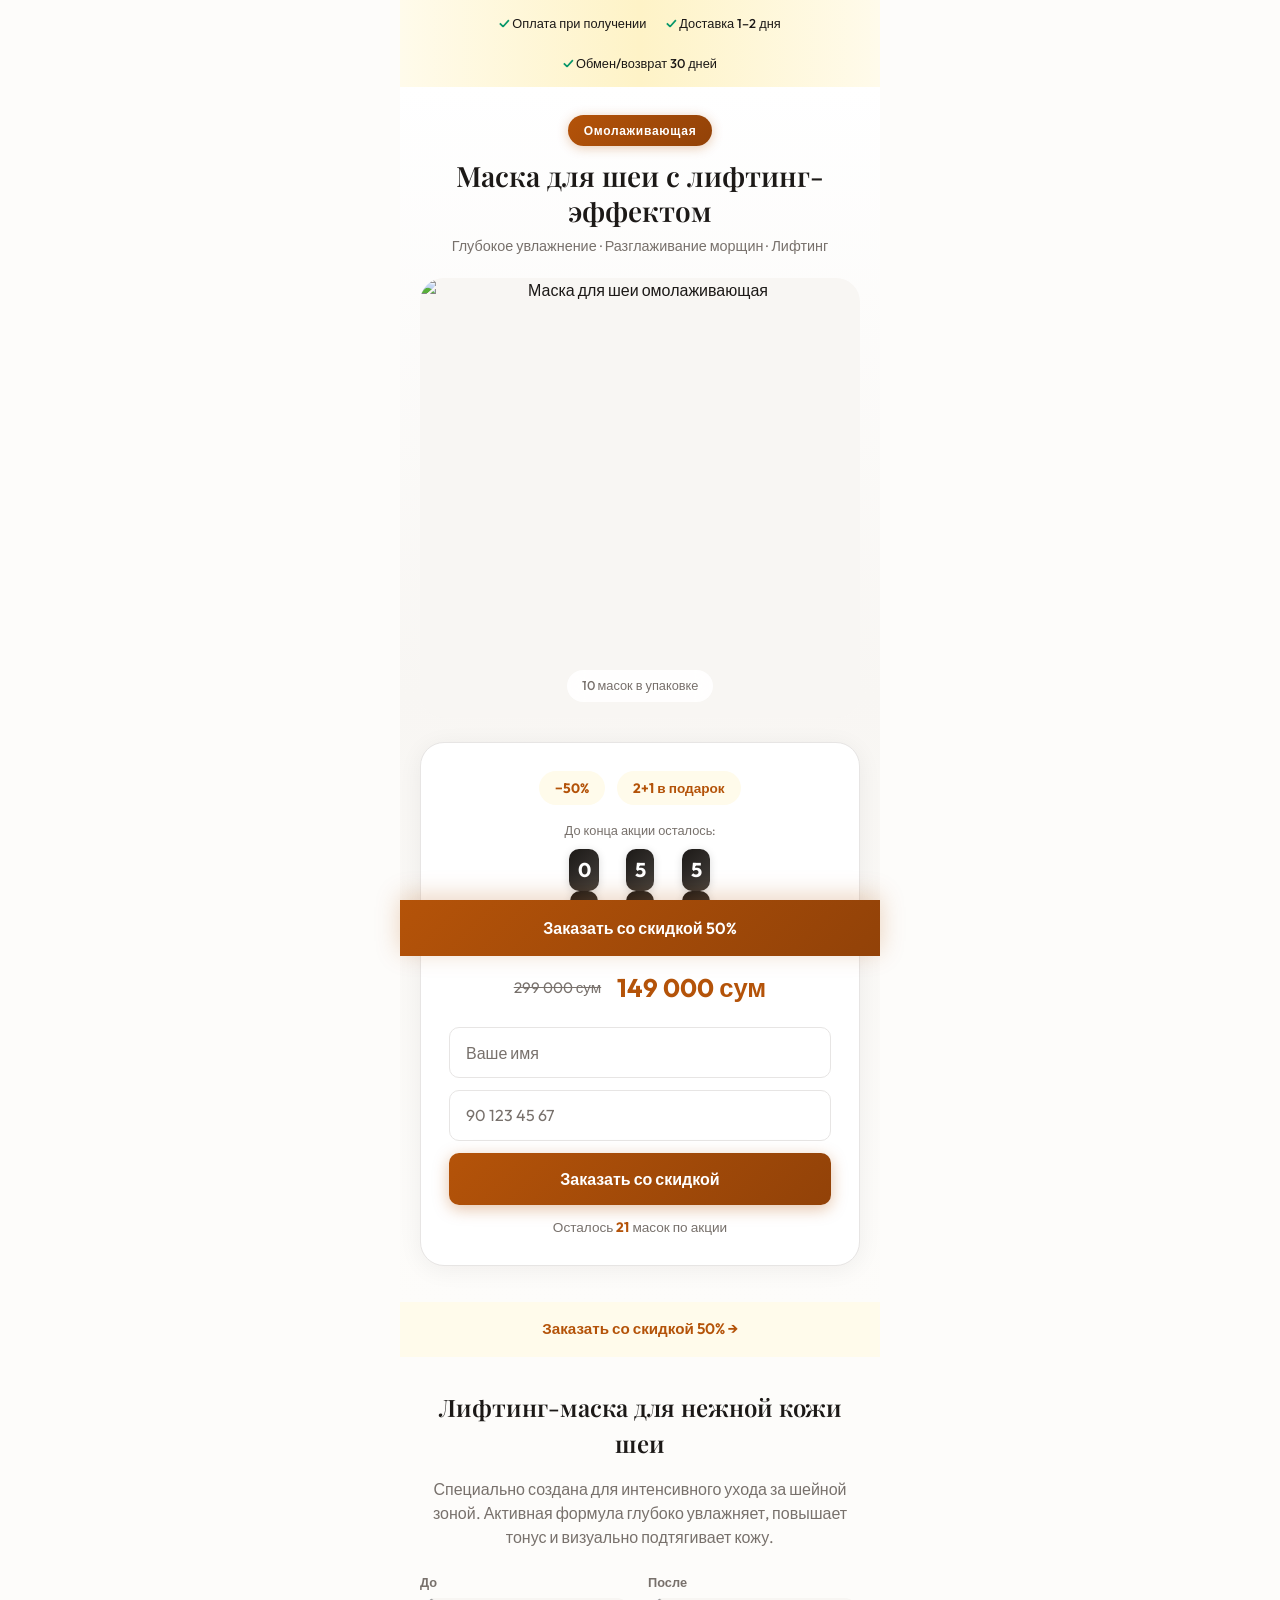
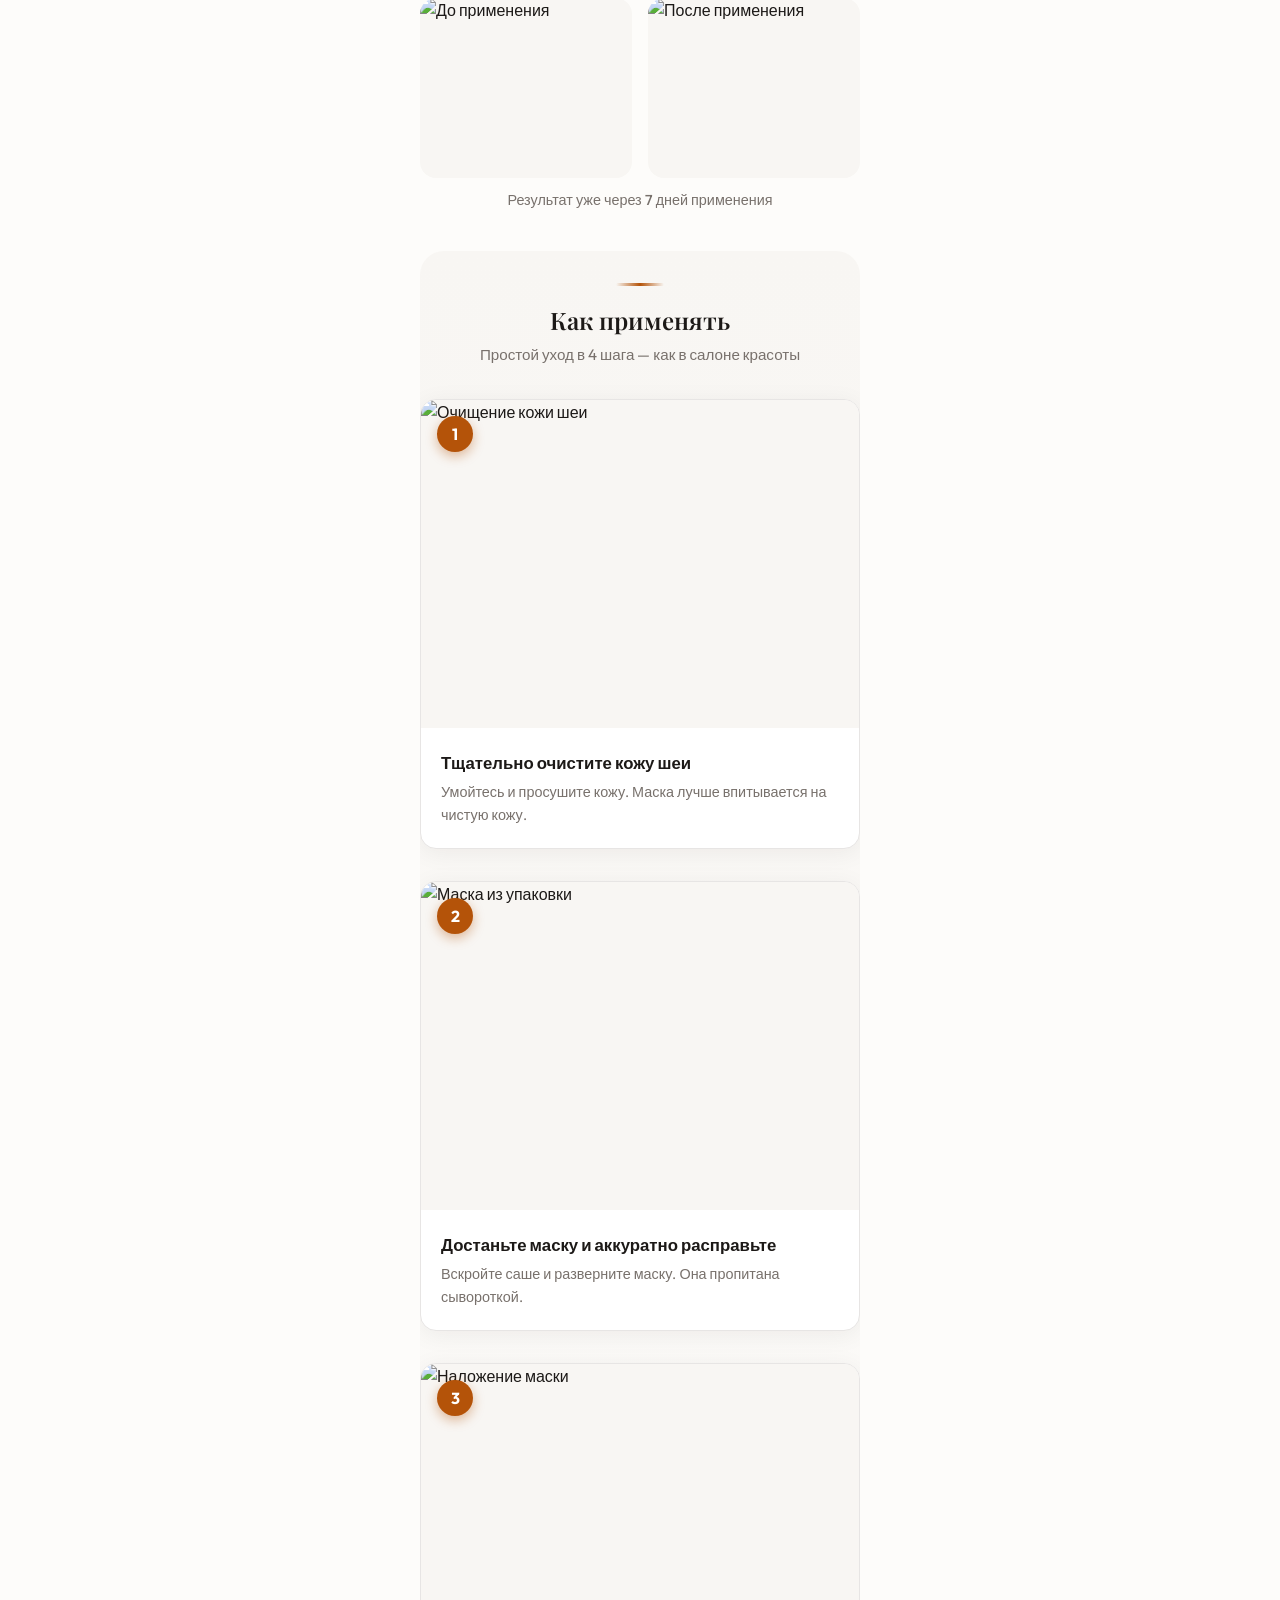
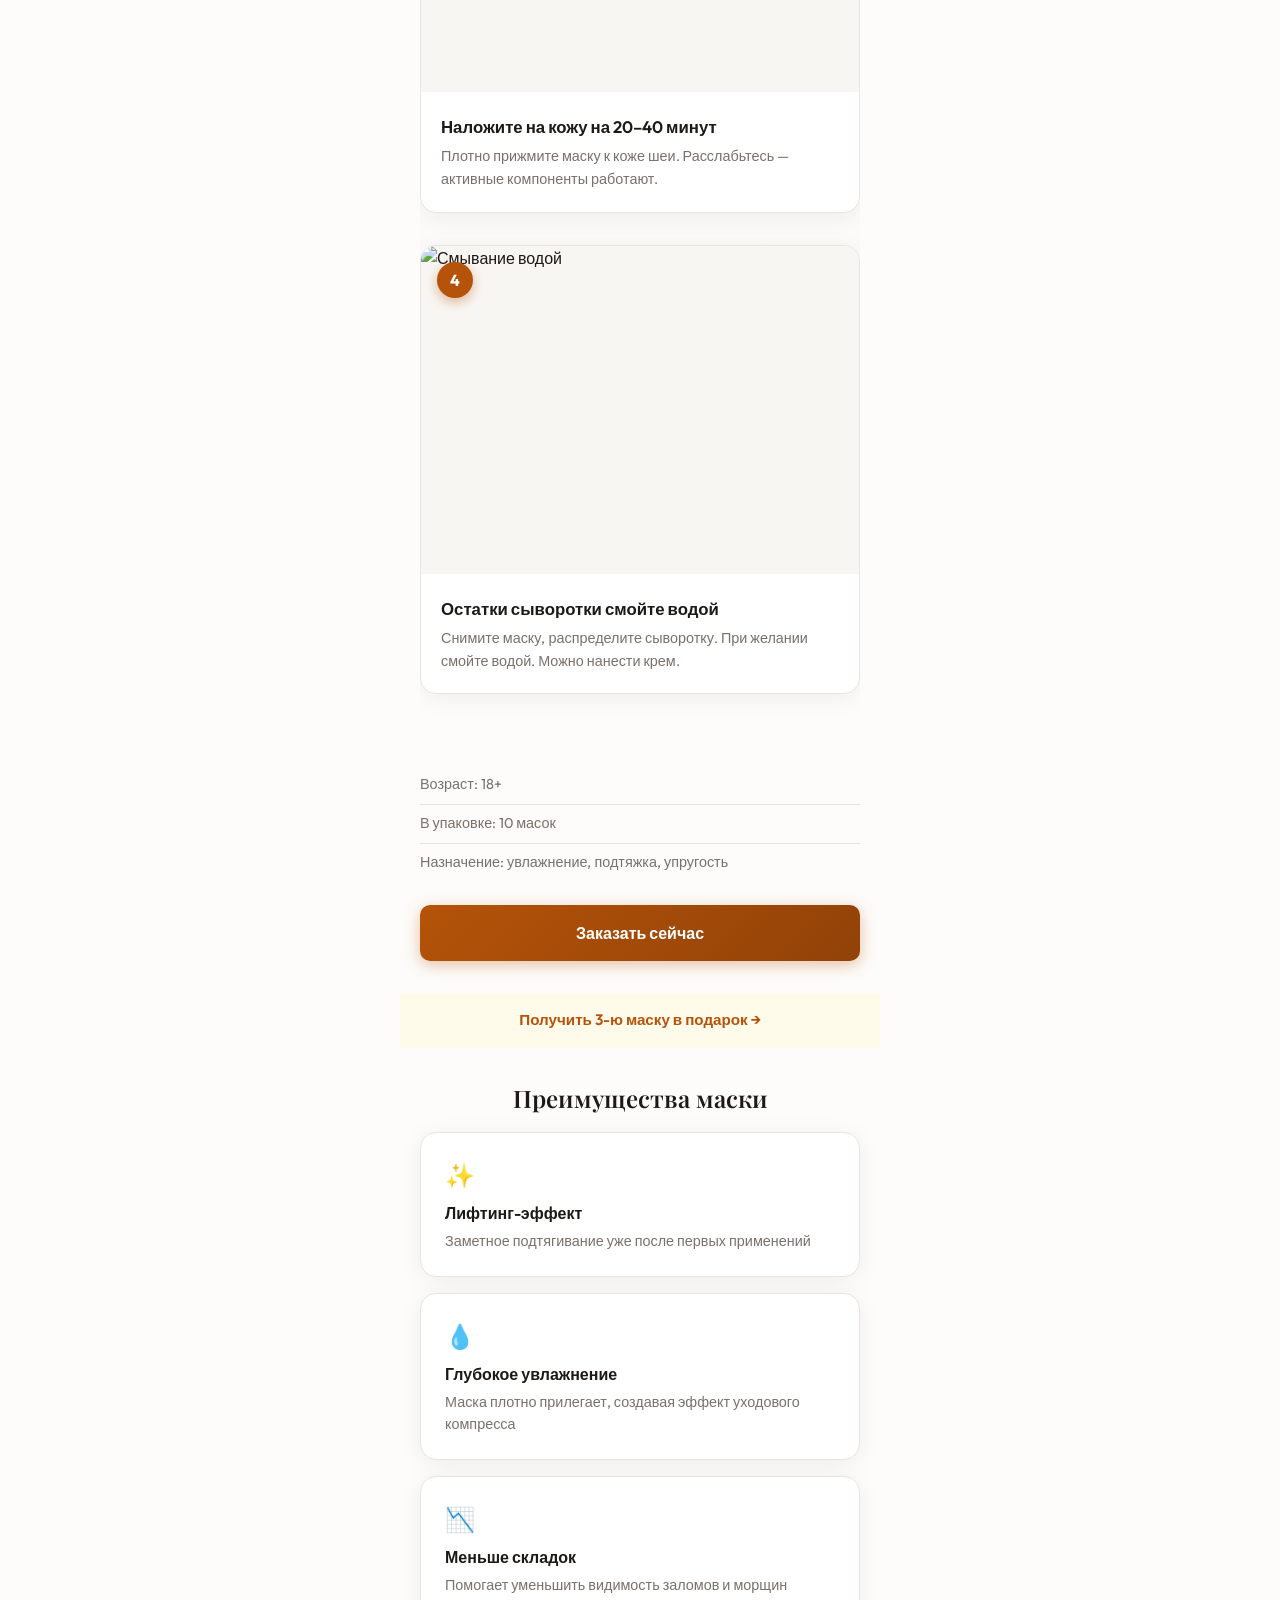
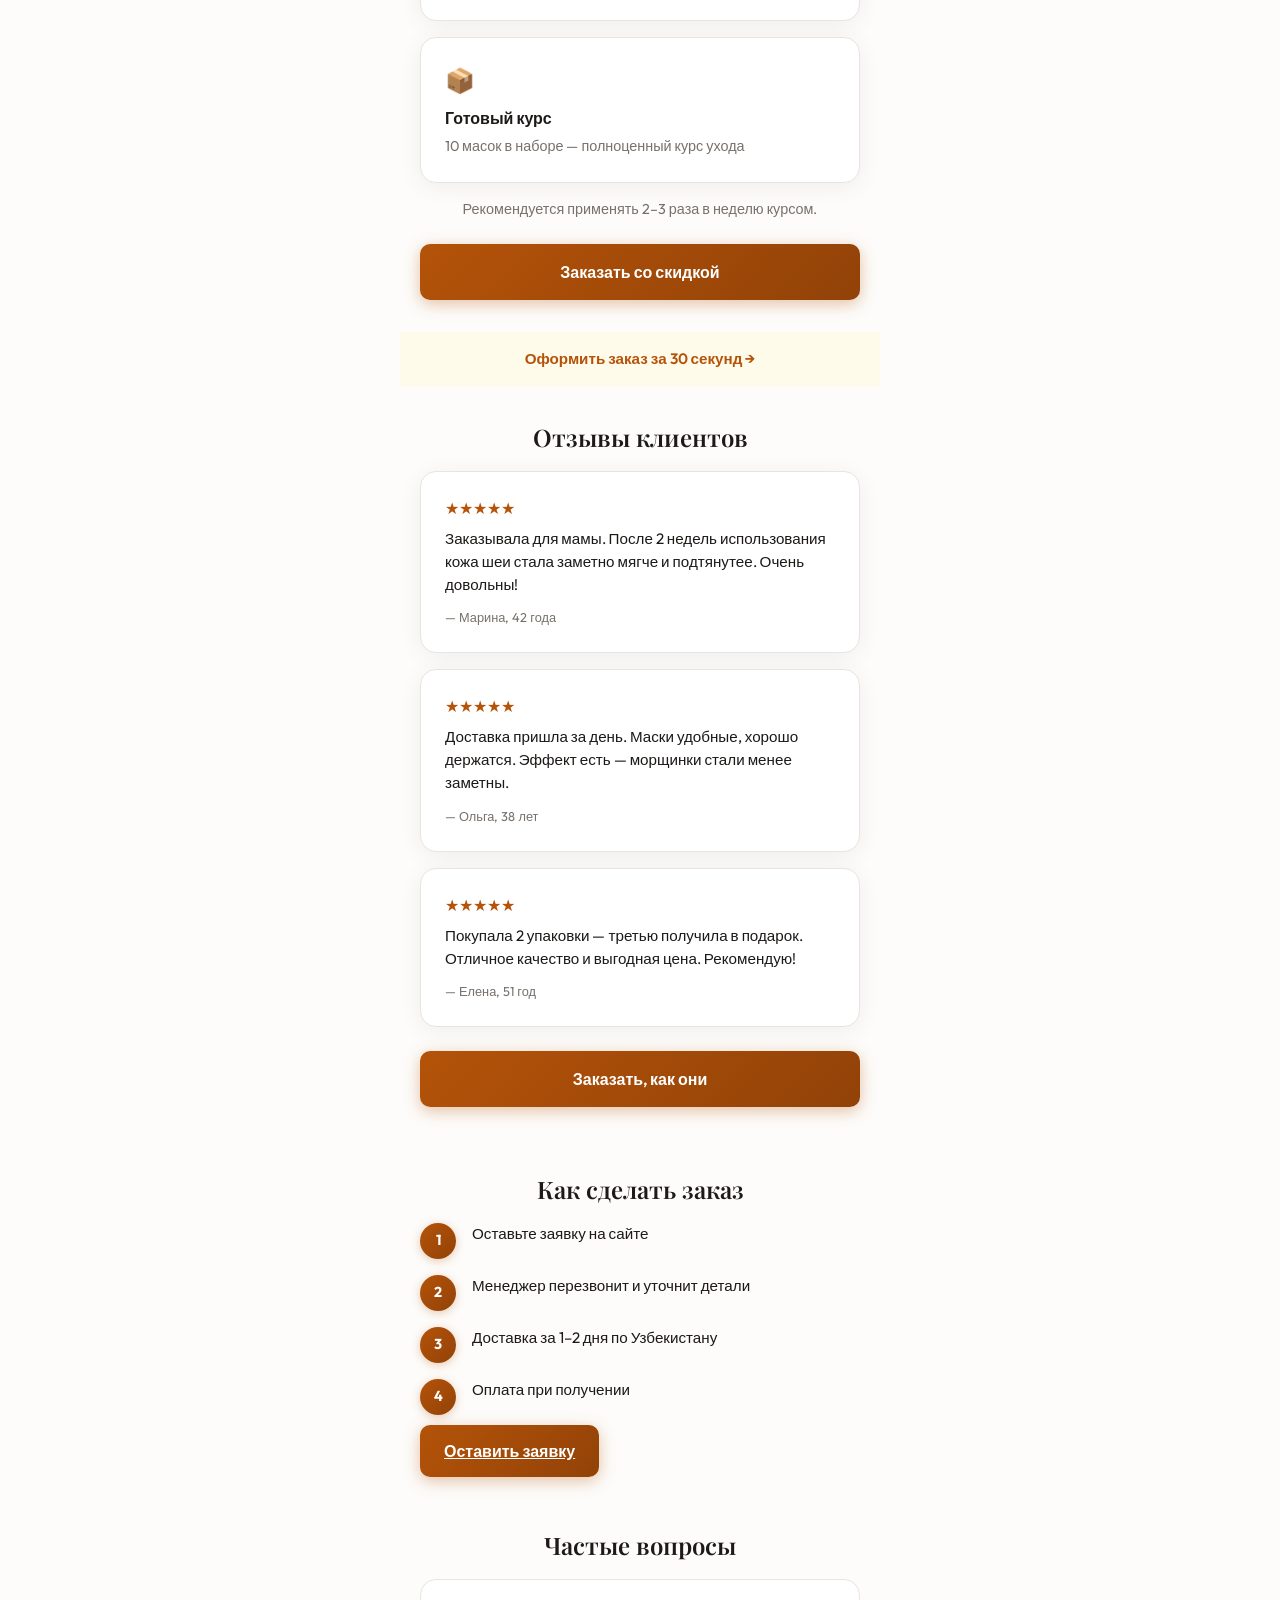
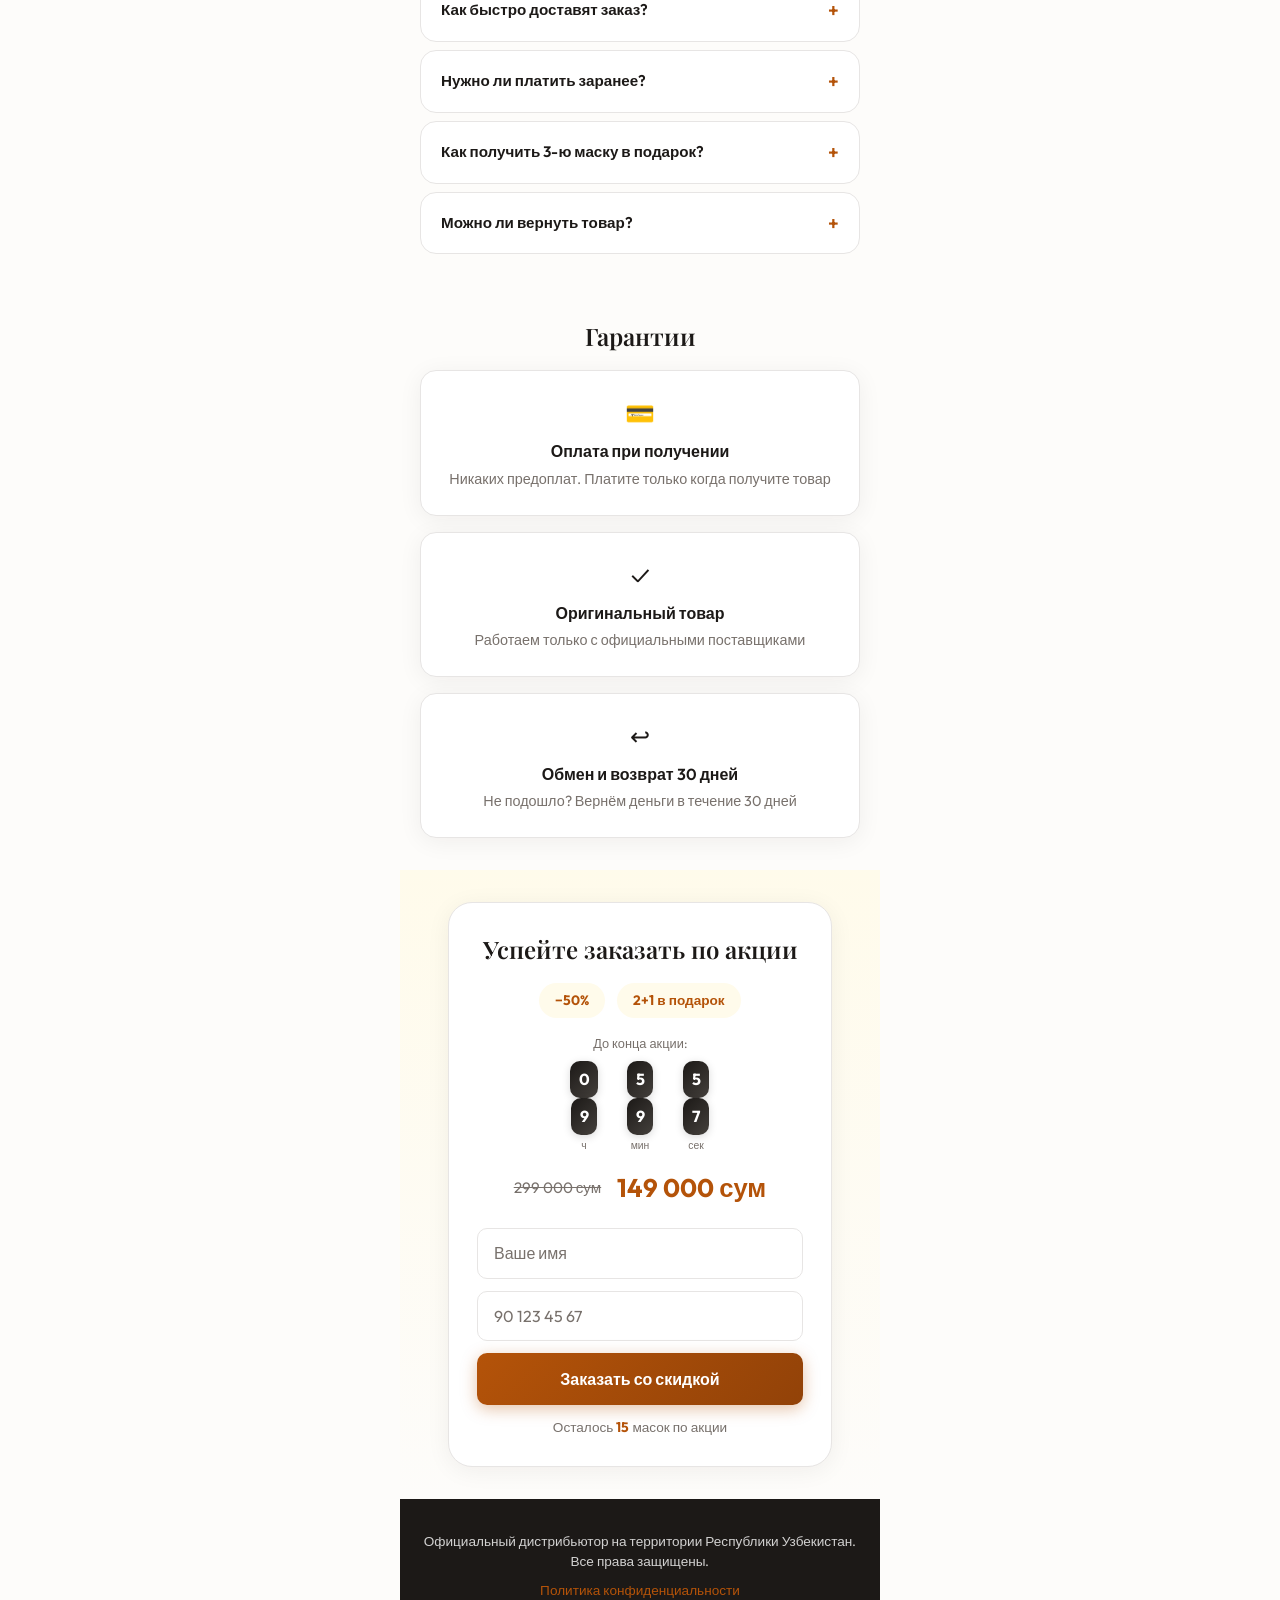
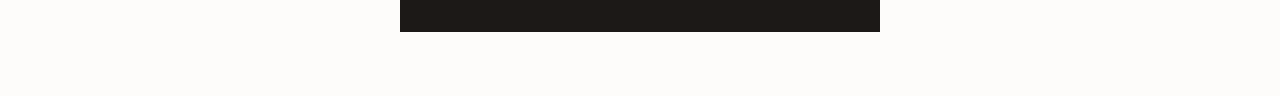
==== index.html @ e6713f63 "Add files via upload" ====
<!DOCTYPE html>
<html lang="ru">
<head>
  <meta charset="UTF-8" />
  <script>
    (function() {
      var p = location.pathname;
      var basePath = (p === '/' || p.match(/^\/index\.html?$/)) ? '' : p.replace(/\/[^/]*$/, '/');
      window.IMG_BASE = location.origin + (basePath || '/');
    })();
  </script>
  <meta name="viewport" content="width=device-width, initial-scale=1.0, maximum-scale=1.0, user-scalable=no" />
  <title>Омолаживающая маска для шеи — скидка 50% | Доставка по Узбекистану</title>
  <meta name="description" content="Омолаживающая маска для шеи с лифтинг-эффектом. Скидка 50%, 2+1 в подарок. Доставка 1–2 дня по Узбекистану. Оплата при получении." />
  <meta name="keywords" content="маска для шеи, омолаживающая маска, лифтинг шеи, уход за шеей, Узбекистан" />
  <!-- Open Graph -->
  <meta property="og:title" content="Маска для шеи — скидка 50% | Доставка по Узбекистану" />
  <meta property="og:description" content="Лифтинг-маска с глубоким увлажнением. 2+1 в подарок. Оплата при получении." />
  <meta property="og:type" content="website" />
  <meta property="og:locale" content="ru_RU" />
  <link rel="preconnect" href="https://fonts.googleapis.com" />
  <link rel="preconnect" href="https://fonts.gstatic.com" crossorigin />
  <link href="https://fonts.googleapis.com/css2?family=Outfit:wght@300;400;500;600;700&family=Playfair+Display:wght@500;600&display=swap" rel="stylesheet" />
  <link rel="stylesheet" href="styles.css" />
  <script type="application/ld+json">
  {
    "@context": "https://schema.org",
    "@type": "Product",
    "name": "Омолаживающая маска для шеи",
    "description": "Лифтинг-маска с глубоким увлажнением. 10 масок в упаковке.",
    "offers": {
      "@type": "Offer",
      "price": "149000",
      "priceCurrency": "UZS",
      "availability": "https://schema.org/InStock"
    }
  }
  </script>
</head>
<body>
  <!-- Trust bar -->
  <div class="trust-bar">
    <span>Оплата при получении</span>
    <span>Доставка 1–2 дня</span>
    <span>Обмен/возврат 30 дней</span>
  </div>

  <!-- Hero + Offer + Form -->
  <section class="hero" id="hero">
    <div class="hero-content">
      <span class="badge">Омолаживающая</span>
      <h1>Маска для шеи с лифтинг-эффектом</h1>
      <p class="hero-sub">Глубокое увлажнение · Разглаживание морщин · Лифтинг</p>
      <div class="hero-visual">
        <div class="product-pack">
          <img id="hero-img" src="img/hero-product.png" alt="Маска для шеи омолаживающая" class="product-img" loading="eager" />
          <span class="pack-info">10 масок в упаковке</span>
        </div>
      </div>
    </div>

    <div class="offer-block">
      <div class="usp-row">
        <span class="usp">−50%</span>
        <span class="usp">2+1 в подарок</span>
      </div>
      <div class="countdown">
        <p class="countdown-label">До конца акции осталось:</p>
        <div class="countdown-timer">
          <div class="timer-unit"><span id="h1">0</span><span id="h2">9</span><small>ч</small></div>
          <div class="timer-unit"><span id="m1">3</span><span id="m2">8</span><small>мин</small></div>
          <div class="timer-unit"><span id="s1">2</span><span id="s2">1</span><small>сек</small></div>
        </div>
      </div>
      <div class="pricing">
        <span class="price-old">299 000 сум</span>
        <span class="price-new">149 000 сум</span>
      </div>
      <form class="order-form" id="order-form" action="#" method="post">
        <input type="text" name="name" placeholder="Ваше имя" required autocomplete="name" />
        <input type="tel" name="phone" placeholder="90 123 45 67" required autocomplete="tel" inputmode="numeric" />
        <button type="submit" class="btn-cta">Заказать со скидкой</button>
      </form>
      <p class="scarcity">Осталось <strong id="stock">27</strong> масок по акции</p>
    </div>
  </section>

  <!-- CTA -->
  <div class="cta-strip">
    <a href="#form-bottom" class="cta-link">Заказать со скидкой 50% →</a>
  </div>

  <!-- Description + Before/After -->
  <section class="section description-section">
    <h2>Лифтинг-маска для нежной кожи шеи</h2>
    <p class="lead">Специально создана для интенсивного ухода за шейной зоной. Активная формула глубоко увлажняет, повышает тонус и визуально подтягивает кожу.</p>
    <div class="before-after">
      <div class="ba-visual">
        <div class="ba-item">
          <span class="ba-label">До</span>
          <img class="ba-img ba-before" src="img/before.png" alt="До применения" />
        </div>
        <div class="ba-item">
          <span class="ba-label">После</span>
          <img class="ba-img ba-after" src="img/after.png" alt="После применения" />
        </div>
      </div>
      <p class="ba-caption">Результат уже через 7 дней применения</p>
    </div>
    <div class="how-to-use">
      <h2 class="how-to-title">Как применять</h2>
      <p class="how-to-sub">Простой уход в 4 шага — как в салоне красоты</p>
      <div class="how-to-steps">
        <div class="how-to-step">
          <div class="step-img-wrap">
            <img src="https://images.pexels.com/photos/4812643/pexels-photo-4812643.jpeg?auto=compress&cs=tinysrgb&w=600" alt="Очищение кожи шеи" loading="lazy" referrerpolicy="no-referrer" />
            <span class="step-num-badge">1</span>
          </div>
          <div class="step-content">
            <h4>Тщательно очистите кожу шеи</h4>
            <p>Умойтесь и просушите кожу. Маска лучше впитывается на чистую кожу.</p>
          </div>
        </div>
        <div class="how-to-step">
          <div class="step-img-wrap">
            <img src="https://images.unsplash.com/photo-1748390359572-8e7a47bf5cb5?w=600&q=85" alt="Маска из упаковки" loading="lazy" referrerpolicy="no-referrer" />
            <span class="step-num-badge">2</span>
          </div>
          <div class="step-content">
            <h4>Достаньте маску и аккуратно расправьте</h4>
            <p>Вскройте саше и разверните маску. Она пропитана сывороткой.</p>
          </div>
        </div>
        <div class="how-to-step">
          <div class="step-img-wrap">
            <img src="https://images.pexels.com/photos/5927810/pexels-photo-5927810.jpeg?auto=compress&cs=tinysrgb&w=600" alt="Наложение маски" loading="lazy" referrerpolicy="no-referrer" />
            <span class="step-num-badge">3</span>
          </div>
          <div class="step-content">
            <h4>Наложите на кожу на 20–40 минут</h4>
            <p>Плотно прижмите маску к коже шеи. Расслабьтесь — активные компоненты работают.</p>
          </div>
        </div>
        <div class="how-to-step">
          <div class="step-img-wrap">
            <img src="https://images.pexels.com/photos/5240457/pexels-photo-5240457.jpeg?auto=compress&cs=tinysrgb&w=600" alt="Смывание водой" loading="lazy" referrerpolicy="no-referrer" />
            <span class="step-num-badge">4</span>
          </div>
          <div class="step-content">
            <h4>Остатки сыворотки смойте водой</h4>
            <p>Снимите маску, распределите сыворотку. При желании смойте водой. Можно нанести крем.</p>
          </div>
        </div>
      </div>
    </div>
    <ul class="specs">
      <li>Возраст: 18+</li>
      <li>В упаковке: 10 масок</li>
      <li>Назначение: увлажнение, подтяжка, упругость</li>
    </ul>
    <a href="#form-bottom" class="btn-cta btn-cta-secondary">Заказать сейчас</a>
  </section>

  <!-- CTA -->
  <div class="cta-strip">
    <a href="#form-bottom" class="cta-link">Получить 3-ю маску в подарок →</a>
  </div>

  <!-- Benefits -->
  <section class="section benefits-section">
    <h2>Преимущества маски</h2>
    <div class="benefits-grid">
      <div class="benefit-card">
        <span class="benefit-icon">✨</span>
        <h3>Лифтинг-эффект</h3>
        <p>Заметное подтягивание уже после первых применений</p>
      </div>
      <div class="benefit-card">
        <span class="benefit-icon">💧</span>
        <h3>Глубокое увлажнение</h3>
        <p>Маска плотно прилегает, создавая эффект уходового компресса</p>
      </div>
      <div class="benefit-card">
        <span class="benefit-icon">📉</span>
        <h3>Меньше складок</h3>
        <p>Помогает уменьшить видимость заломов и морщин</p>
      </div>
      <div class="benefit-card">
        <span class="benefit-icon">📦</span>
        <h3>Готовый курс</h3>
        <p>10 масок в наборе — полноценный курс ухода</p>
      </div>
    </div>
    <p class="usage-note">Рекомендуется применять 2–3 раза в неделю курсом.</p>
    <a href="#form-bottom" class="btn-cta btn-cta-secondary">Заказать со скидкой</a>
  </section>

  <!-- CTA -->
  <div class="cta-strip">
    <a href="#form-bottom" class="cta-link">Оформить заказ за 30 секунд →</a>
  </div>

  <!-- Reviews -->
  <section class="section reviews-section">
    <h2>Отзывы клиентов</h2>
    <div class="reviews-slider">
      <div class="review-card">
        <div class="review-stars">★★★★★</div>
        <p>Заказывала для мамы. После 2 недель использования кожа шеи стала заметно мягче и подтянутее. Очень довольны!</p>
        <span class="review-author">— Марина, 42 года</span>
      </div>
      <div class="review-card">
        <div class="review-stars">★★★★★</div>
        <p>Доставка пришла за день. Маски удобные, хорошо держатся. Эффект есть — морщинки стали менее заметны.</p>
        <span class="review-author">— Ольга, 38 лет</span>
      </div>
      <div class="review-card">
        <div class="review-stars">★★★★★</div>
        <p>Покупала 2 упаковки — третью получила в подарок. Отличное качество и выгодная цена. Рекомендую!</p>
        <span class="review-author">— Елена, 51 год</span>
      </div>
    </div>
    <a href="#form-bottom" class="btn-cta btn-cta-secondary">Заказать, как они</a>
  </section>

  <!-- How to Order -->
  <section class="section order-steps-section">
    <h2>Как сделать заказ</h2>
    <div class="order-steps">
      <div class="step">
        <span class="step-num">1</span>
        <p>Оставьте заявку на сайте</p>
      </div>
      <div class="step">
        <span class="step-num">2</span>
        <p>Менеджер перезвонит и уточнит детали</p>
      </div>
      <div class="step">
        <span class="step-num">3</span>
        <p>Доставка за 1–2 дня по Узбекистану</p>
      </div>
      <div class="step">
        <span class="step-num">4</span>
        <p>Оплата при получении</p>
      </div>
    </div>
    <a href="#form-bottom" class="btn-cta">Оставить заявку</a>
  </section>

  <!-- FAQ -->
  <section class="section faq-section">
    <h2>Частые вопросы</h2>
    <div class="faq-list">
      <details class="faq-item">
        <summary>Как быстро доставят заказ?</summary>
        <p>Доставка по Узбекистану занимает 1–2 рабочих дня. Курьер свяжется с вами перед доставкой.</p>
      </details>
      <details class="faq-item">
        <summary>Нужно ли платить заранее?</summary>
        <p>Нет. Оплата только при получении товара. Никаких предоплат.</p>
      </details>
      <details class="faq-item">
        <summary>Как получить 3-ю маску в подарок?</summary>
        <p>При заказе двух упаковок третья добавляется в подарок автоматически. Укажите это в заявке или при звонке менеджера.</p>
      </details>
      <details class="faq-item">
        <summary>Можно ли вернуть товар?</summary>
        <p>Да. В течение 30 дней вы можете вернуть товар, если он не подошёл. Деньги возвращаются в полном объёме.</p>
      </details>
    </div>
  </section>

  <!-- Guarantees -->
  <section class="section guarantees-section">
    <h2>Гарантии</h2>
    <div class="guarantees-grid">
      <div class="guarantee-card">
        <span class="guarantee-icon">💳</span>
        <h3>Оплата при получении</h3>
        <p>Никаких предоплат. Платите только когда получите товар</p>
      </div>
      <div class="guarantee-card">
        <span class="guarantee-icon">✓</span>
        <h3>Оригинальный товар</h3>
        <p>Работаем только с официальными поставщиками</p>
      </div>
      <div class="guarantee-card">
        <span class="guarantee-icon">↩</span>
        <h3>Обмен и возврат 30 дней</h3>
        <p>Не подошло? Вернём деньги в течение 30 дней</p>
      </div>
    </div>
  </section>

  <!-- Last Offer + Form -->
  <section class="section final-offer" id="form-bottom">
    <div class="offer-block">
      <h2>Успейте заказать по акции</h2>
      <div class="usp-row">
        <span class="usp">−50%</span>
        <span class="usp">2+1 в подарок</span>
      </div>
      <div class="countdown countdown-small">
        <p class="countdown-label">До конца акции:</p>
        <div class="countdown-timer">
          <div class="timer-unit"><span id="h1b">0</span><span id="h2b">9</span><small>ч</small></div>
          <div class="timer-unit"><span id="m1b">3</span><span id="m2b">8</span><small>мин</small></div>
          <div class="timer-unit"><span id="s1b">2</span><span id="s2b">1</span><small>сек</small></div>
        </div>
      </div>
      <div class="pricing">
        <span class="price-old">299 000 сум</span>
        <span class="price-new">149 000 сум</span>
      </div>
      <form class="order-form" id="order-form-bottom" action="#" method="post">
        <input type="text" name="name" placeholder="Ваше имя" required autocomplete="name" />
        <input type="tel" name="phone" placeholder="90 123 45 67" required autocomplete="tel" inputmode="numeric" />
        <button type="submit" class="btn-cta">Заказать со скидкой</button>
      </form>
      <p class="scarcity">Осталось <strong id="stock-bottom">21</strong> масок по акции</p>
    </div>
  </section>

  <!-- Footer -->
  <!-- Sticky CTA (появляется при скролле) -->
  <a href="#form-bottom" class="sticky-cta" id="sticky-cta" aria-hidden="true">
    Заказать со скидкой 50%
  </a>

  <footer class="footer">
    <p>Официальный дистрибьютор на территории Республики Узбекистан. Все права защищены.</p>
    <p><a href="privacy.html">Политика конфиденциальности</a></p>
  </footer>

  <script src="script.js"></script>
  <script>
    (function() {
      var base = window.IMG_BASE || (location.origin + location.pathname.replace(/\/[^/]*$/, '/'));
      if (base && !base.endsWith('/')) base += '/';
      var imgs = document.querySelectorAll('#hero-img, .ba-before, .ba-after');
      imgs.forEach(function(img) {
        var src = img.getAttribute('src');
        if (src && !src.startsWith('http')) {
          img.src = base + src;
        }
      });
    })();
  </script>
</body>
</html>
---- styles.css ----
/* ===== Neck Mask Landing — Premium modern design ===== */
:root {
  --bg: #fdfcfa;
  --bg-card: #ffffff;
  --bg-soft: #f8f6f3;
  --text: #1c1917;
  --text-muted: #78716c;
  --accent: #b45309;
  --accent-dark: #924208;
  --accent-light: #fef3c7;
  --accent-soft: #fffbeb;
  --success: #059669;
  --border: #e7e5e4;
  --shadow: 0 1px 3px rgba(0,0,0,0.04);
  --shadow-card: 0 4px 24px rgba(28, 25, 23, 0.06);
  --shadow-elevated: 0 12px 40px rgba(28, 25, 23, 0.08);
  --radius: 16px;
  --radius-lg: 24px;
  --radius-sm: 10px;
  --font: 'Outfit', -apple-system, sans-serif;
  --font-display: 'Playfair Display', Georgia, serif;
}

* {
  box-sizing: border-box;
  margin: 0;
  padding: 0;
}

html {
  scroll-behavior: smooth;
}

body {
  font-family: var(--font);
  font-size: 16px;
  line-height: 1.5;
  color: var(--text);
  background: var(--bg);
  -webkit-font-smoothing: antialiased;
  max-width: 480px;
  margin: 0 auto;
  min-height: 100vh;
  padding-bottom: 4rem;
}

/* Trust bar */
.trust-bar {
  display: flex;
  justify-content: center;
  gap: 1.25rem;
  flex-wrap: wrap;
  padding: 0.9rem 1.25rem;
  background: linear-gradient(90deg, var(--accent-soft) 0%, var(--accent-light) 50%, var(--accent-soft) 100%);
  font-size: 0.8rem;
  font-weight: 500;
  color: var(--text);
}

.trust-bar span {
  white-space: nowrap;
}

.trust-bar span::before {
  content: "✓ ";
  color: var(--success);
  font-weight: 700;
}

/* Hero */
.hero {
  padding: 1.75rem 1.25rem 2.25rem;
  background: linear-gradient(180deg, var(--bg-card) 0%, var(--bg-soft) 50%, var(--bg) 100%);
}

.hero-content {
  text-align: center;
  margin-bottom: 1.5rem;
}

.badge {
  display: inline-block;
  padding: 0.4rem 1rem;
  background: linear-gradient(135deg, var(--accent) 0%, var(--accent-dark) 100%);
  color: #fff;
  font-size: 0.75rem;
  font-weight: 600;
  letter-spacing: 0.06em;
  border-radius: 999px;
  margin-bottom: 0.75rem;
  box-shadow: 0 2px 12px rgba(180, 83, 9, 0.3);
}

.hero h1 {
  font-family: var(--font-display);
  font-size: 1.75rem;
  font-weight: 600;
  line-height: 1.25;
  color: var(--text);
  margin-bottom: 0.5rem;
}

.hero-sub {
  font-size: 0.9rem;
  color: var(--text-muted);
}

.hero-visual {
  margin-top: 1.25rem;
}

.product-pack {
  position: relative;
  min-height: 220px;
  aspect-ratio: 1;
  border-radius: var(--radius-lg);
  overflow: hidden;
  display: flex;
  flex-direction: column;
  align-items: center;
  justify-content: flex-end;
  background: var(--bg-soft);
  padding: 1rem;
}

.product-pack .product-img {
  position: absolute;
  inset: 0;
  width: 100%;
  height: 100%;
  object-fit: cover;
  object-position: center top;
}

.pack-info {
  position: relative;
  z-index: 1;
  font-size: 0.8rem;
  font-weight: 500;
  color: var(--text-muted);
  background: rgba(255,255,255,0.9);
  padding: 0.4rem 0.9rem;
  border-radius: 999px;
  backdrop-filter: blur(8px);
}

/* Offer block */
.offer-block {
  background: var(--bg-card);
  border-radius: var(--radius-lg);
  padding: 1.75rem;
  box-shadow: var(--shadow-card);
  border: 1px solid var(--border);
}

.usp-row {
  display: flex;
  gap: 0.75rem;
  justify-content: center;
  margin-bottom: 1rem;
}

.usp {
  padding: 0.45rem 1rem;
  background: var(--accent-soft);
  color: var(--accent);
  font-size: 0.85rem;
  font-weight: 700;
  border-radius: 999px;
}

.countdown {
  text-align: center;
  margin-bottom: 1rem;
}

.countdown-label {
  font-size: 0.8rem;
  color: var(--text-muted);
  margin-bottom: 0.5rem;
}

.countdown-timer {
  display: flex;
  justify-content: center;
  gap: 0.5rem;
}

.timer-unit {
  display: flex;
  flex-direction: column;
  align-items: center;
  min-width: 3rem;
}

.timer-unit span {
  display: inline-block;
  padding: 0.4rem 0.55rem;
  background: linear-gradient(135deg, var(--text) 0%, #44403c 100%);
  color: #fff;
  font-size: 1.25rem;
  font-weight: 700;
  border-radius: var(--radius-sm);
  box-shadow: 0 2px 8px rgba(0,0,0,0.15);
}

.timer-unit small {
  font-size: 0.65rem;
  color: var(--text-muted);
  margin-top: 0.2rem;
}

.pricing {
  display: flex;
  align-items: center;
  justify-content: center;
  gap: 1rem;
  margin-bottom: 1.25rem;
}

.price-old {
  font-size: 0.95rem;
  color: var(--text-muted);
  text-decoration: line-through;
}

.price-new {
  font-size: 1.6rem;
  font-weight: 700;
  color: var(--accent);
}

.order-form {
  display: flex;
  flex-direction: column;
  gap: 0.75rem;
}

.order-form input {
  padding: 0.9rem 1rem;
  border: 1px solid var(--border);
  border-radius: var(--radius-sm);
  font-size: 1rem;
  font-family: var(--font);
}

.order-form input::placeholder {
  color: var(--text-muted);
}

.order-form input:focus {
  outline: none;
  border-color: var(--accent);
  box-shadow: 0 0 0 3px var(--accent-soft);
}

.btn-cta {
  padding: 1rem 1.5rem;
  background: linear-gradient(135deg, var(--accent) 0%, var(--accent-dark) 100%);
  color: #fff;
  font-size: 1rem;
  font-weight: 600;
  border: none;
  border-radius: var(--radius-sm);
  cursor: pointer;
  font-family: var(--font);
  transition: transform 0.25s ease, box-shadow 0.25s ease, background 0.25s ease;
  box-shadow: 0 4px 16px rgba(180, 83, 9, 0.35);
}

.btn-cta:hover {
  transform: translateY(-2px);
  box-shadow: 0 8px 24px rgba(180, 83, 9, 0.45);
  background: linear-gradient(135deg, #c45f0a 0%, var(--accent-dark) 100%);
}

.btn-cta:active {
  transform: translateY(0) scale(0.98);
  box-shadow: 0 2px 12px rgba(180, 83, 9, 0.3);
}

.scarcity {
  text-align: center;
  font-size: 0.85rem;
  color: var(--text-muted);
  margin-top: 0.75rem;
}

.scarcity strong {
  color: var(--accent);
}

/* CTA strips */
.cta-strip {
  padding: 1rem 1.25rem;
  background: var(--accent-soft);
  text-align: center;
}

.cta-link {
  display: block;
  color: var(--accent);
  font-weight: 600;
  font-size: 0.95rem;
  text-decoration: none;
  transition: color 0.2s ease, transform 0.2s ease;
}

.cta-link:hover {
  color: var(--accent-dark);
  transform: translateX(4px);
  text-decoration: underline;
}

/* Sections */
.section {
  padding: 2rem 1.25rem;
}

.section h2 {
  font-family: var(--font-display);
  font-size: 1.5rem;
  font-weight: 600;
  text-align: center;
  margin-bottom: 1rem;
  color: var(--text);
}

.lead {
  font-size: 1rem;
  color: var(--text-muted);
  text-align: center;
  margin-bottom: 1.5rem;
  max-width: 32rem;
  margin-left: auto;
  margin-right: auto;
}

/* Before/After */
.before-after {
  margin-bottom: 2rem;
}

.ba-visual {
  display: grid;
  grid-template-columns: 1fr 1fr;
  gap: 1rem;
  margin-bottom: 0.75rem;
}

.ba-item {
  display: flex;
  flex-direction: column;
  gap: 0.35rem;
}

.ba-label {
  font-size: 0.8rem;
  font-weight: 600;
  color: var(--text-muted);
}

.ba-img {
  min-height: 180px;
  width: 100%;
  border-radius: var(--radius);
  background-color: var(--bg-soft);
  object-fit: cover;
  object-position: center;
  display: block;
}

.ba-caption {
  font-size: 0.9rem;
  color: var(--text-muted);
  text-align: center;
  font-weight: 500;
}

/* ===== How to Use — Premium step-by-step with photos ===== */
.how-to-use {
  margin: 2.5rem 0;
  padding: 2rem 0;
  background: linear-gradient(180deg, var(--bg-soft) 0%, var(--bg) 100%);
  border-radius: var(--radius-lg);
  overflow: hidden;
}

.how-to-title {
  font-family: var(--font-display);
  font-size: 1.6rem;
  font-weight: 600;
  text-align: center;
  color: var(--text);
  margin-bottom: 0.35rem !important;
}

.how-to-title::before {
  content: "";
  display: block;
  width: 3rem;
  height: 3px;
  background: linear-gradient(90deg, transparent, var(--accent), transparent);
  margin: 0 auto 1rem;
  border-radius: 2px;
}

.how-to-sub {
  text-align: center;
  font-size: 0.95rem;
  color: var(--text-muted);
  margin-bottom: 2rem !important;
}

.how-to-steps {
  display: flex;
  flex-direction: column;
  gap: 2rem;
}

.how-to-step {
  display: flex;
  flex-direction: column;
  background: var(--bg-card);
  border-radius: var(--radius);
  overflow: hidden;
  box-shadow: var(--shadow-card);
  border: 1px solid var(--border);
}

.step-img-wrap {
  position: relative;
  aspect-ratio: 4/3;
  overflow: hidden;
  background-color: var(--bg-soft);
}

.step-img-wrap img {
  width: 100%;
  height: 100%;
  object-fit: cover;
  object-position: center;
}

.step-num-badge {
  position: absolute;
  top: 1rem;
  left: 1rem;
  width: 2.25rem;
  height: 2.25rem;
  display: flex;
  align-items: center;
  justify-content: center;
  background: var(--accent);
  color: #fff;
  font-size: 1rem;
  font-weight: 700;
  border-radius: 50%;
  box-shadow: 0 4px 12px rgba(180, 83, 9, 0.4);
}

.step-content {
  padding: 1.35rem 1.25rem;
}

.step-content h4 {
  font-size: 1.05rem;
  font-weight: 600;
  color: var(--text);
  margin-bottom: 0.4rem;
}

.step-content p {
  font-size: 0.9rem;
  color: var(--text-muted);
  line-height: 1.55;
  margin: 0;
}

.specs {
  list-style: none;
  margin: 1.25rem 0;
  padding: 0;
}

.specs li {
  padding: 0.5rem 0;
  font-size: 0.9rem;
  color: var(--text-muted);
  border-bottom: 1px solid var(--border);
}

.specs li:last-child {
  border-bottom: none;
}

.btn-cta-secondary {
  display: block;
  text-align: center;
  margin-top: 1.5rem;
  text-decoration: none;
}

/* Benefits */
.benefits-grid {
  display: grid;
  gap: 1rem;
  margin-bottom: 1rem;
}

.benefit-card {
  background: var(--bg-card);
  padding: 1.5rem;
  border-radius: var(--radius);
  box-shadow: var(--shadow-card);
  border: 1px solid var(--border);
  transition: transform 0.2s, box-shadow 0.2s;
}

.benefit-card:hover {
  transform: translateY(-2px);
  box-shadow: var(--shadow-elevated);
}

.benefit-icon {
  font-size: 1.5rem;
  display: block;
  margin-bottom: 0.5rem;
}

.benefit-card h3 {
  font-size: 1rem;
  font-weight: 600;
  margin-bottom: 0.35rem;
}

.benefit-card p {
  font-size: 0.9rem;
  color: var(--text-muted);
}

.usage-note {
  font-size: 0.9rem;
  color: var(--text-muted);
  text-align: center;
  margin-top: 1rem;
}

/* Reviews */
.reviews-slider {
  display: flex;
  flex-direction: column;
  gap: 1rem;
}

.review-card {
  background: var(--bg-card);
  padding: 1.5rem;
  border-radius: var(--radius);
  box-shadow: var(--shadow-card);
  border: 1px solid var(--border);
}

.review-stars {
  color: var(--accent);
  font-size: 1rem;
  margin-bottom: 0.5rem;
}

.review-card p {
  font-size: 0.95rem;
  color: var(--text);
  margin-bottom: 0.5rem;
}

.review-author {
  font-size: 0.8rem;
  color: var(--text-muted);
}

/* Order steps */
.order-steps {
  display: grid;
  gap: 1rem;
  margin-bottom: 1.5rem;
}

.step {
  display: flex;
  align-items: flex-start;
  gap: 1rem;
}

.step-num {
  flex-shrink: 0;
  width: 2.25rem;
  height: 2.25rem;
  display: flex;
  align-items: center;
  justify-content: center;
  background: linear-gradient(135deg, var(--accent) 0%, var(--accent-dark) 100%);
  color: #fff;
  font-size: 0.9rem;
  font-weight: 700;
  border-radius: 50%;
  box-shadow: 0 2px 10px rgba(180, 83, 9, 0.3);
}

.step p {
  font-size: 0.95rem;
  color: var(--text);
}

/* FAQ */
.faq-list {
  display: flex;
  flex-direction: column;
  gap: 0.5rem;
}

.faq-item {
  background: var(--bg-card);
  border-radius: var(--radius);
  border: 1px solid var(--border);
  overflow: hidden;
}

.faq-item summary {
  padding: 1rem 1.25rem;
  font-weight: 600;
  font-size: 0.95rem;
  cursor: pointer;
  list-style: none;
  display: flex;
  align-items: center;
  justify-content: space-between;
}

.faq-item summary::-webkit-details-marker {
  display: none;
}

.faq-item summary::after {
  content: "+";
  font-size: 1.2rem;
  color: var(--accent);
  transition: transform 0.2s;
}

.faq-item[open] summary::after {
  transform: rotate(45deg);
}

.faq-item p {
  padding: 0 1.25rem 1.25rem;
  margin: 0;
  font-size: 0.9rem;
  color: var(--text-muted);
  line-height: 1.55;
}

/* Guarantees */
.guarantees-grid {
  display: grid;
  gap: 1rem;
}

.guarantee-card {
  background: var(--bg-card);
  padding: 1.5rem;
  border-radius: var(--radius);
  box-shadow: var(--shadow-card);
  border: 1px solid var(--border);
  text-align: center;
}

.guarantee-icon {
  font-size: 1.5rem;
  display: block;
  margin-bottom: 0.5rem;
}

.guarantee-card h3 {
  font-size: 1rem;
  font-weight: 600;
  margin-bottom: 0.35rem;
}

.guarantee-card p {
  font-size: 0.9rem;
  color: var(--text-muted);
}

/* Final offer */
.final-offer {
  background: linear-gradient(180deg, var(--accent-soft) 0%, var(--bg) 100%);
}

.final-offer .offer-block {
  max-width: 24rem;
  margin: 0 auto;
}

.final-offer h2 {
  margin-bottom: 1rem;
}

.countdown-small .timer-unit span {
  font-size: 1rem;
}

/* Footer */
.footer {
  padding: 2rem 1.25rem;
  background: var(--text);
  color: rgba(255,255,255,0.8);
  text-align: center;
  font-size: 0.85rem;
}

.footer a {
  color: var(--accent);
  text-decoration: none;
}

.footer a:hover {
  text-decoration: underline;
}

.footer p + p {
  margin-top: 0.5rem;
}

/* Sticky CTA */
.sticky-cta {
  position: fixed;
  bottom: 0;
  left: 50%;
  transform: translate(-50%, 100%);
  width: 100%;
  max-width: 480px;
  padding: 1rem 1.25rem;
  background: linear-gradient(135deg, var(--accent) 0%, var(--accent-dark) 100%);
  color: #fff;
  font-weight: 600;
  text-align: center;
  text-decoration: none;
  z-index: 100;
  transition: transform 0.3s ease, box-shadow 0.25s ease, background 0.25s ease;
  box-shadow: 0 -4px 24px rgba(180, 83, 9, 0.25);
}

.sticky-cta.visible {
  transform: translate(-50%, 0);
}

.sticky-cta.visible:hover {
  background: linear-gradient(135deg, #c45f0a 0%, var(--accent-dark) 100%);
  box-shadow: 0 -6px 28px rgba(180, 83, 9, 0.4);
}

.sticky-cta.visible:active {
  transform: translate(-50%, 2px);
}
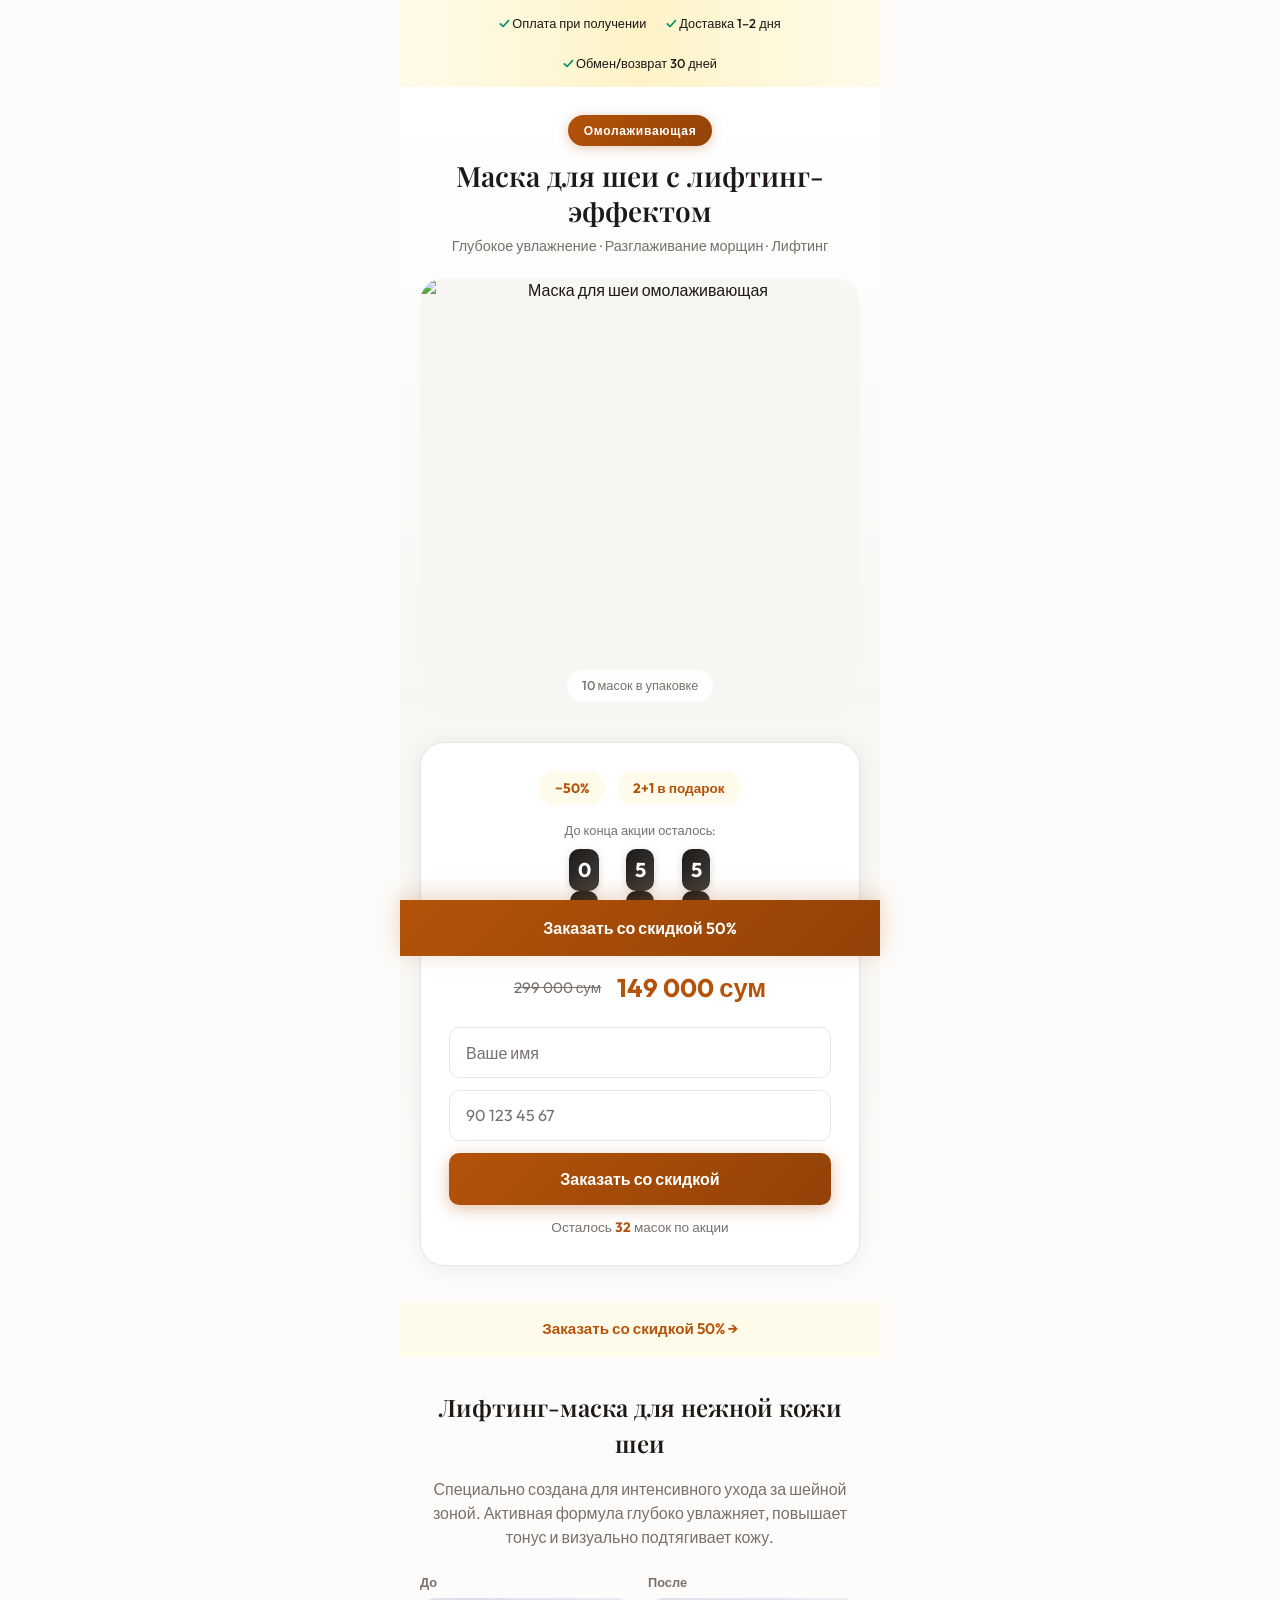
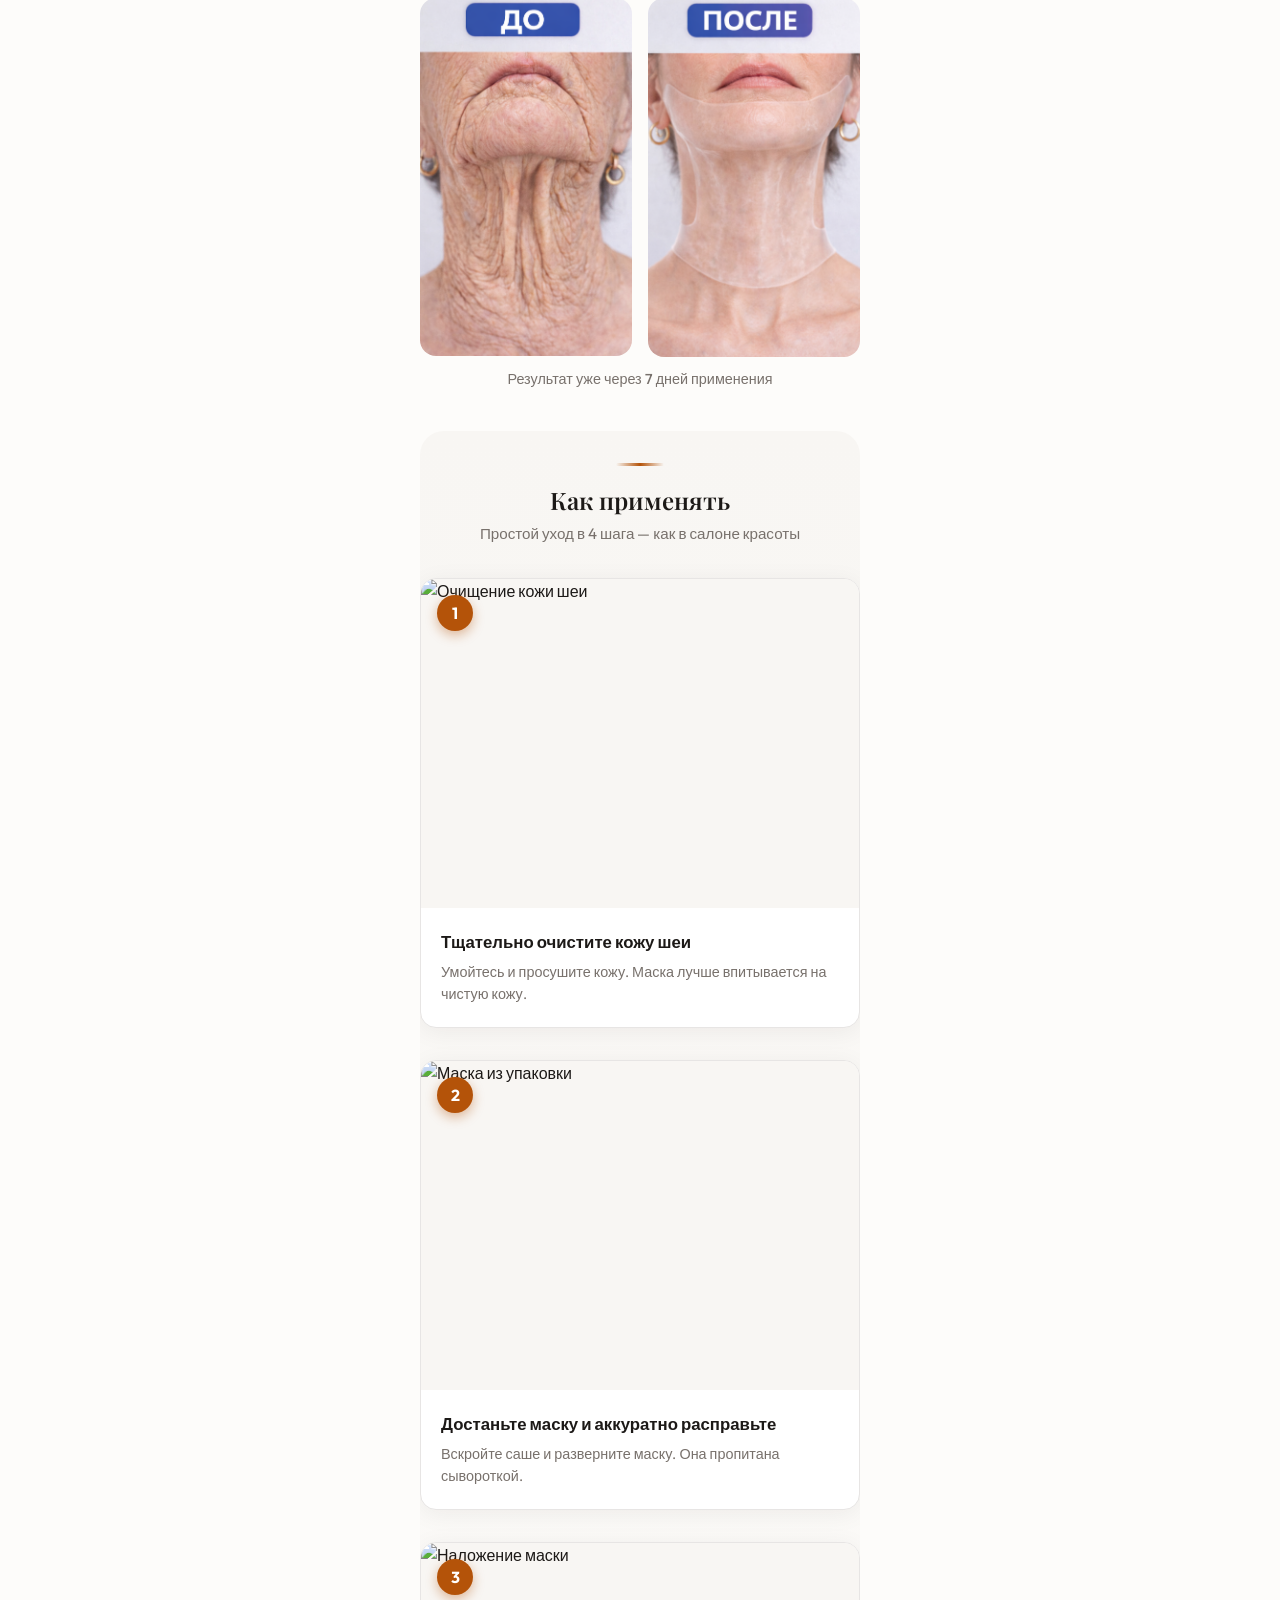
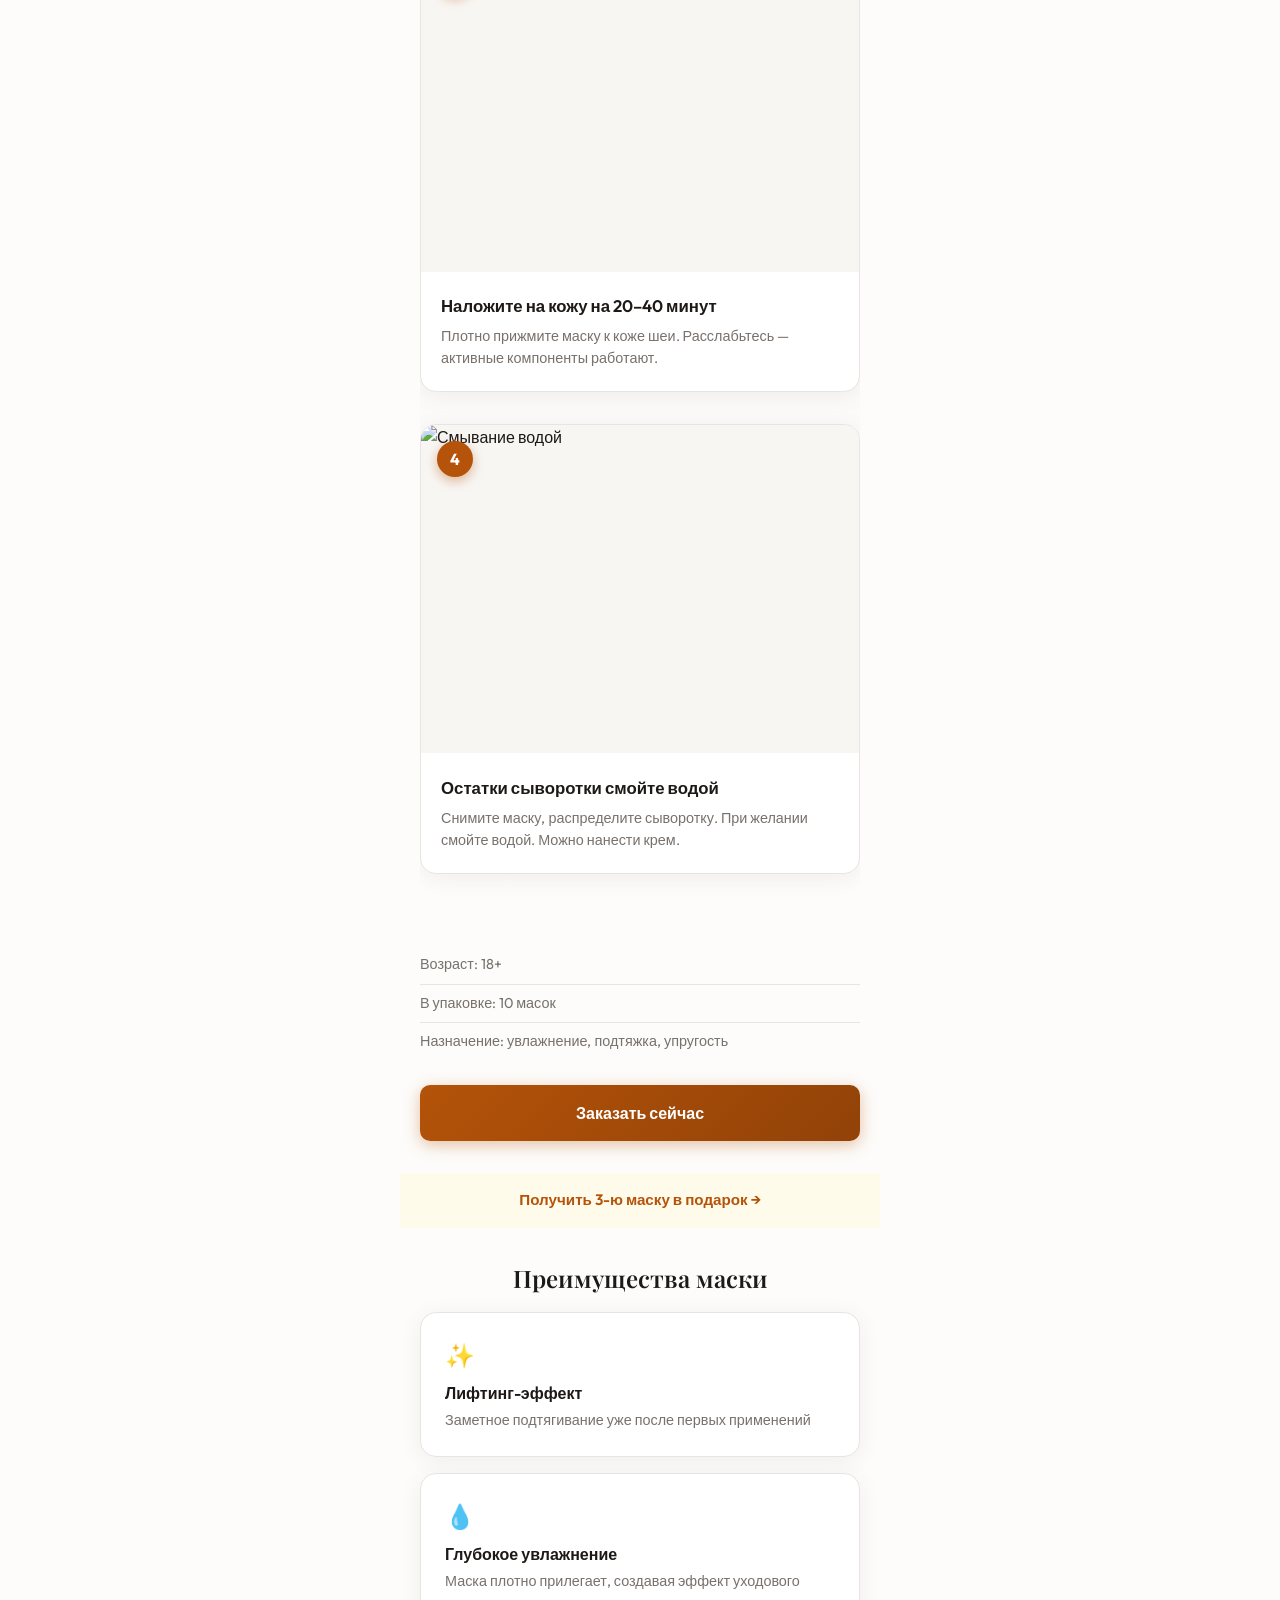
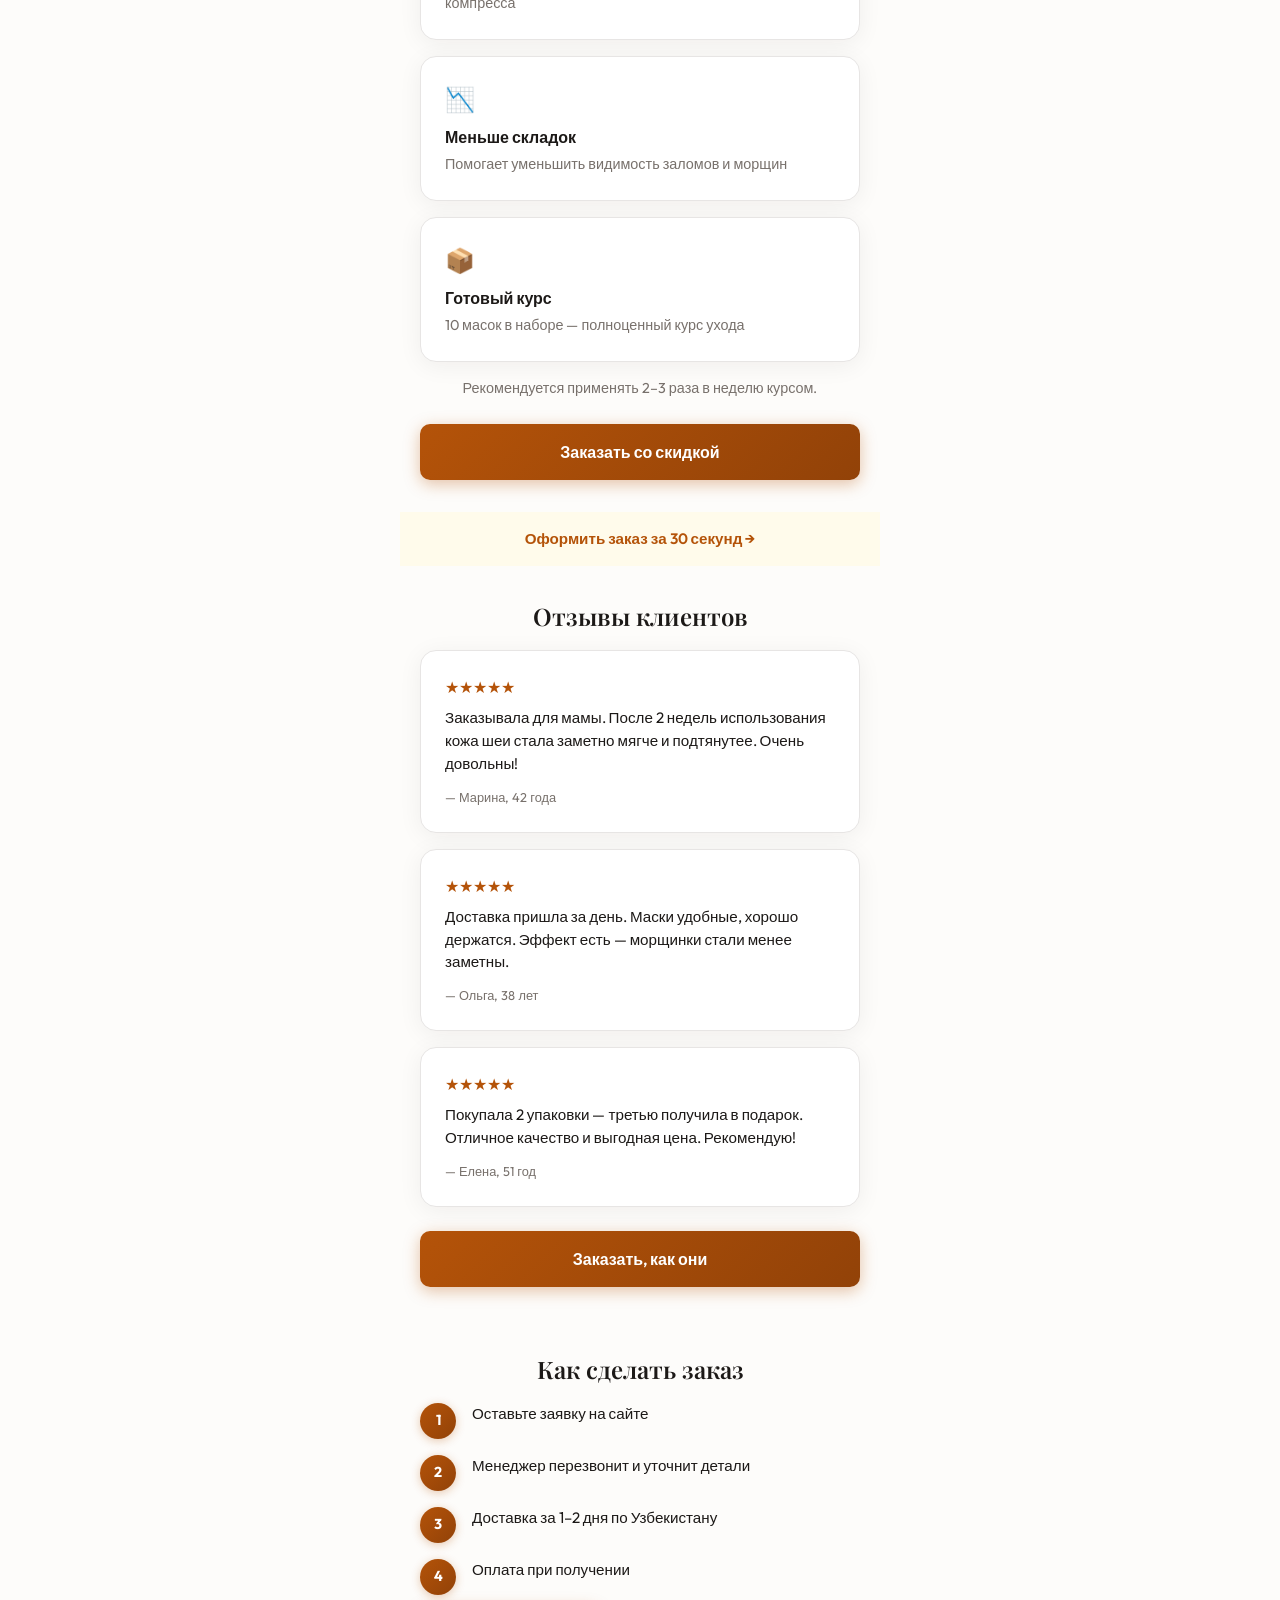
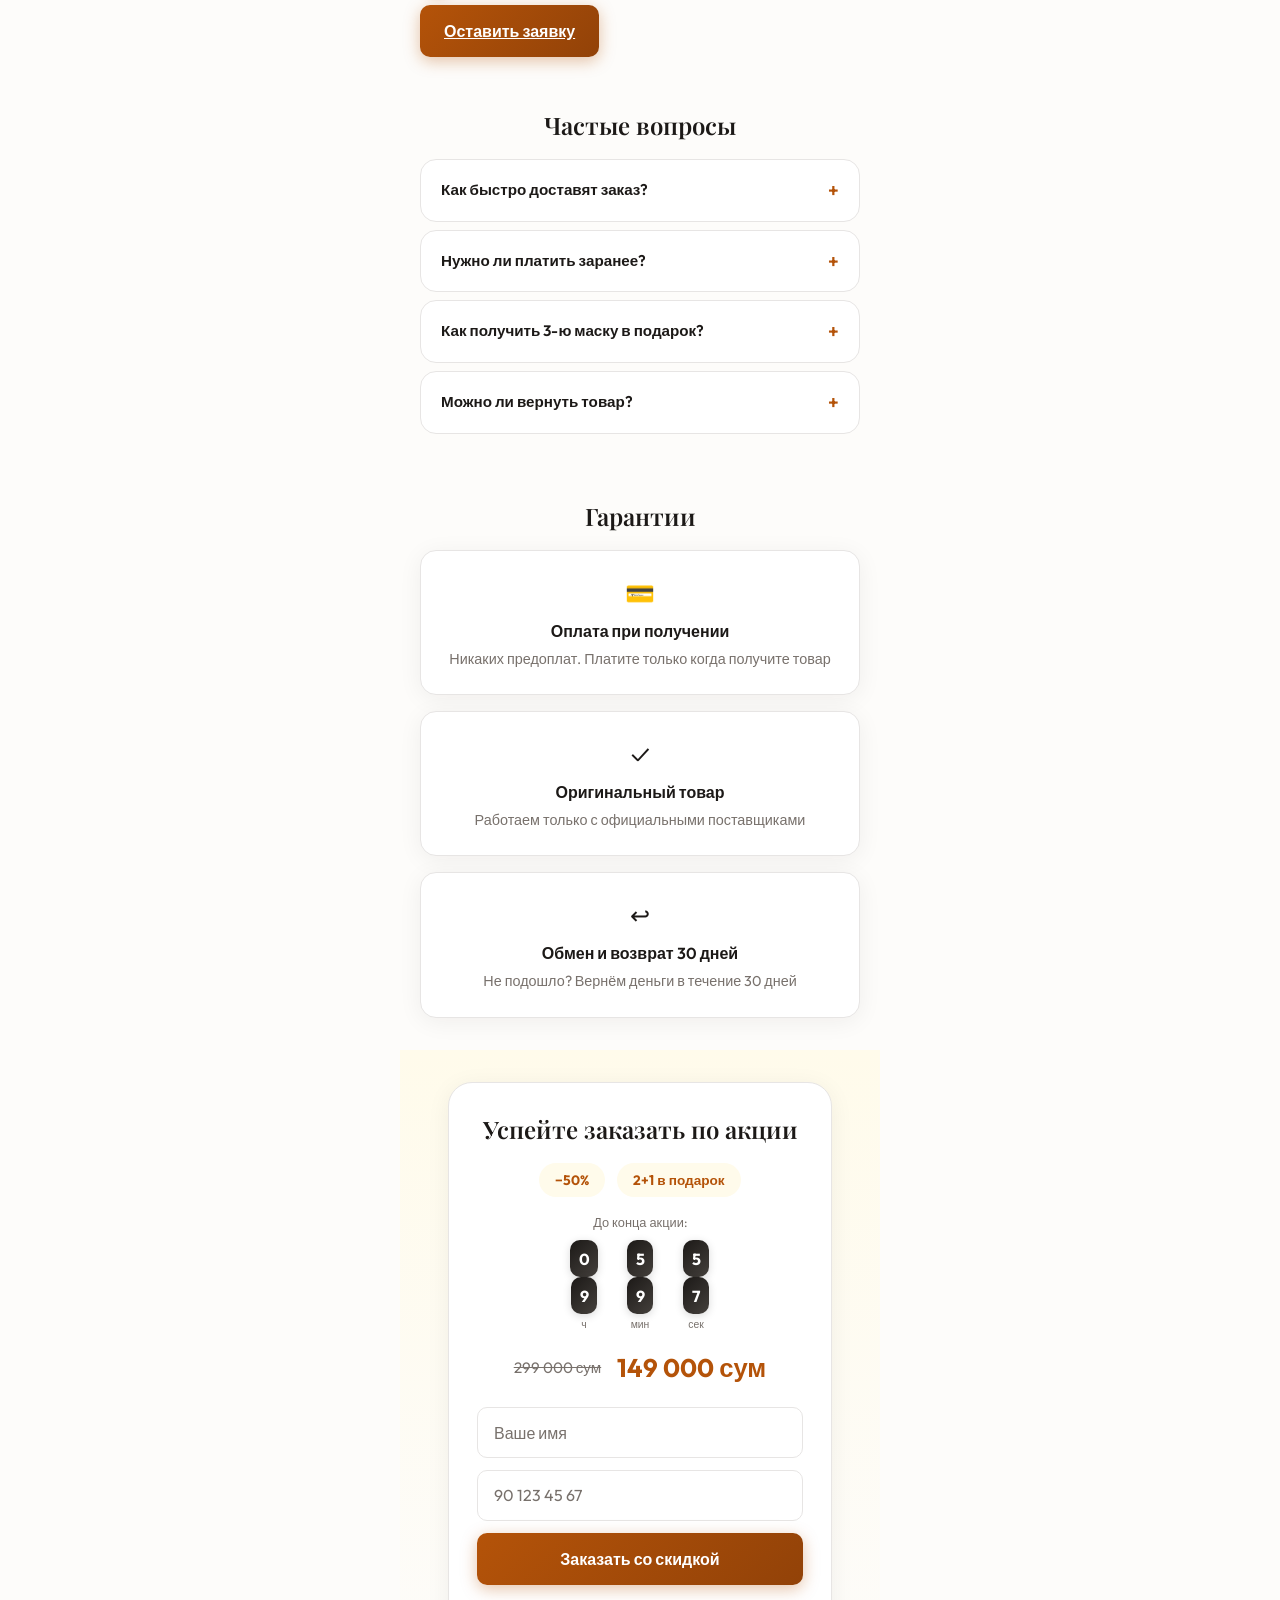
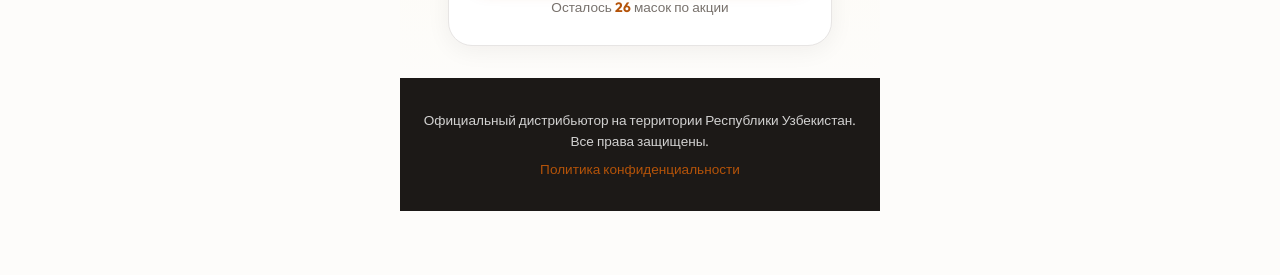
==== commit 14062977: "Update index.html" ====
--- a/index.html
+++ b/index.html
@@ -98,11 +98,11 @@
       <div class="ba-visual">
         <div class="ba-item">
           <span class="ba-label">До</span>
-          <img class="ba-img ba-before" src="img/before.png" alt="До применения" />
+          <img class="ba-img ba-before" src="before.png" alt="До применения" />
         </div>
         <div class="ba-item">
           <span class="ba-label">После</span>
-          <img class="ba-img ba-after" src="img/after.png" alt="После применения" />
+          <img class="ba-img ba-after" src="after.png" alt="После применения" />
         </div>
       </div>
       <p class="ba-caption">Результат уже через 7 дней применения</p>
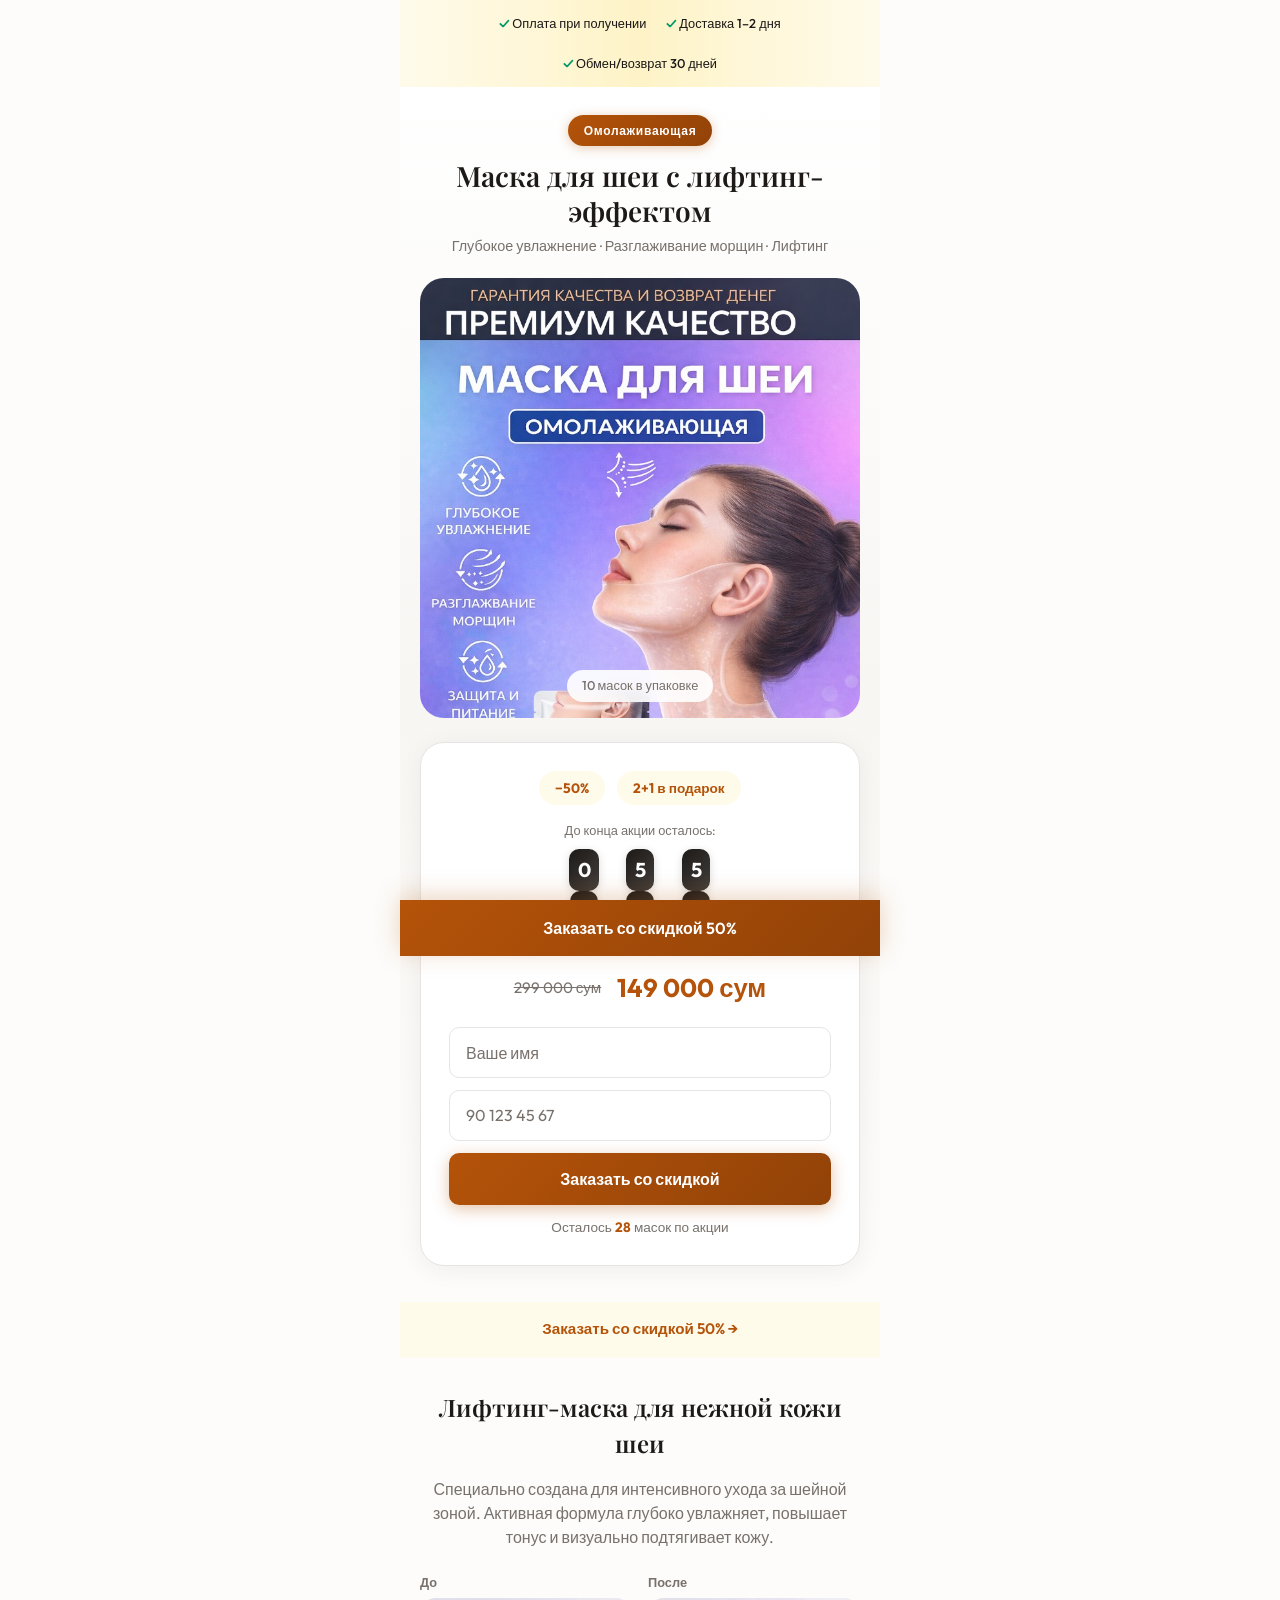
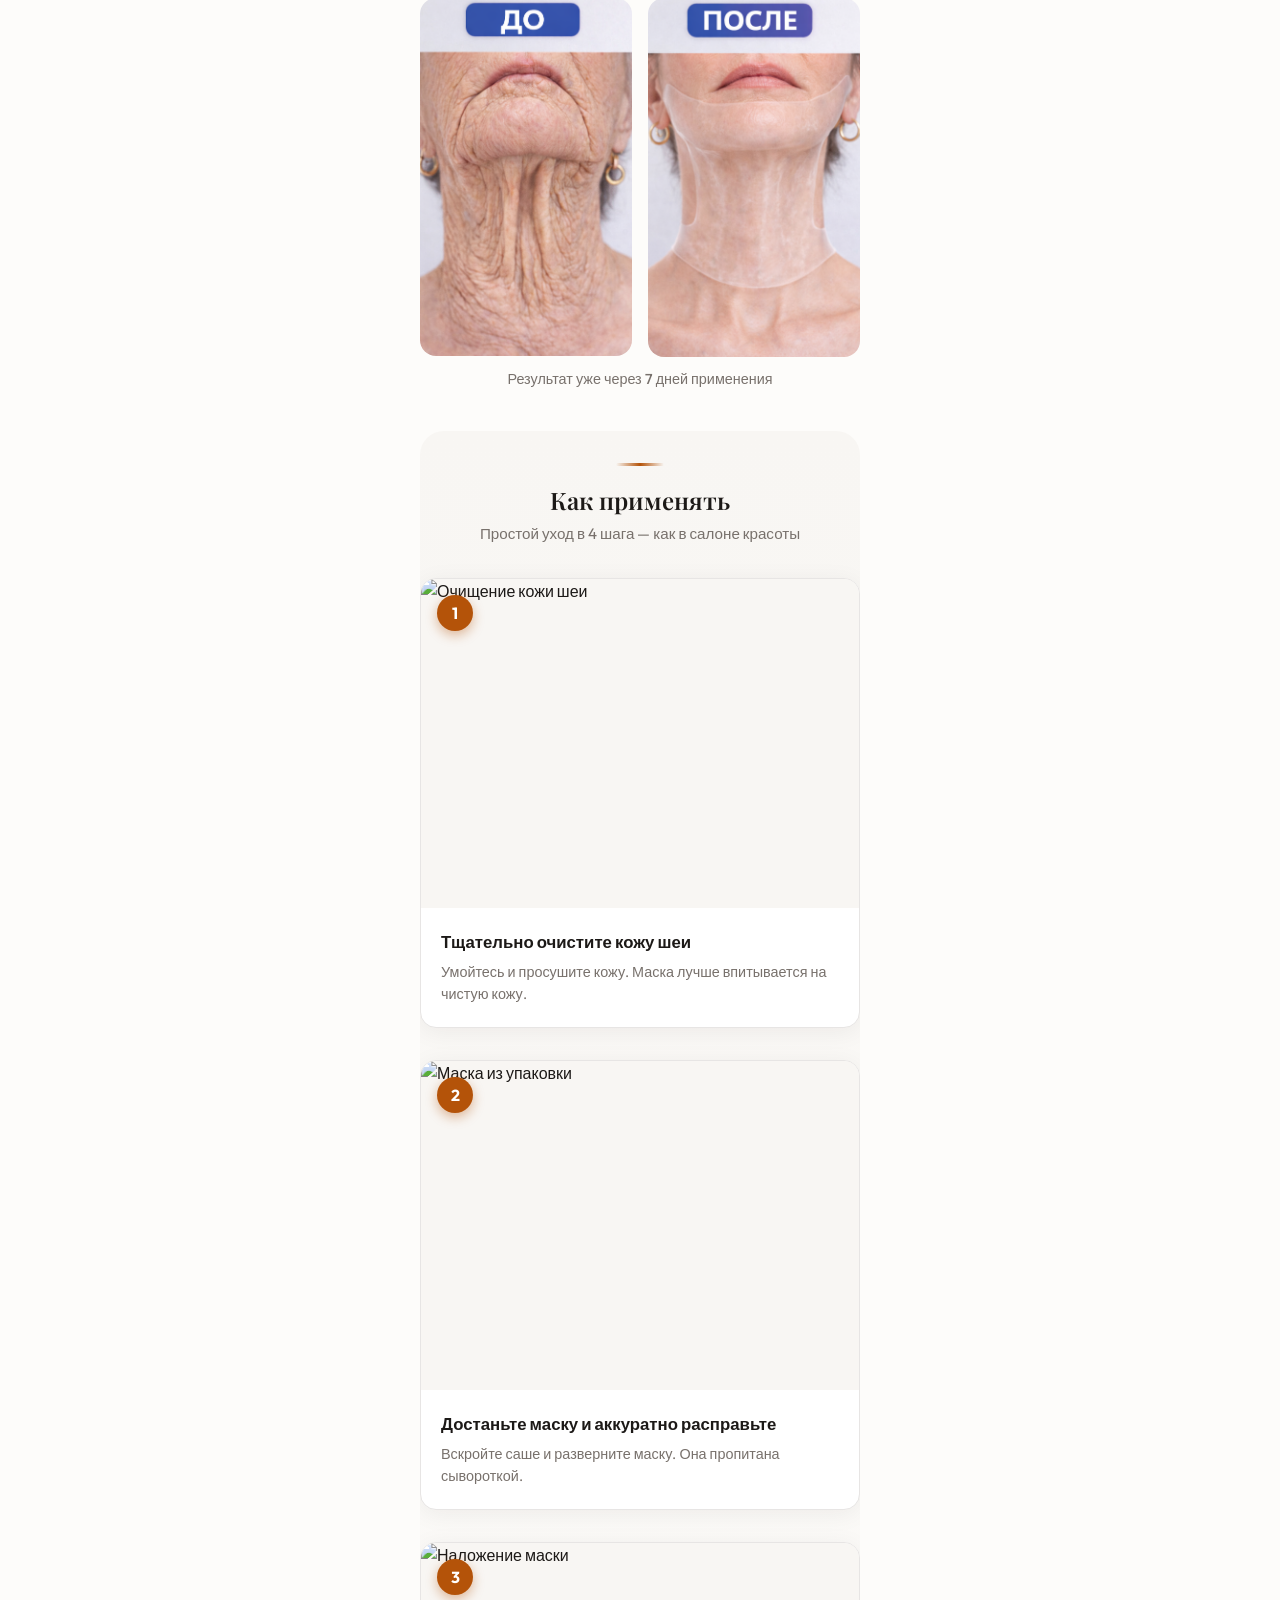
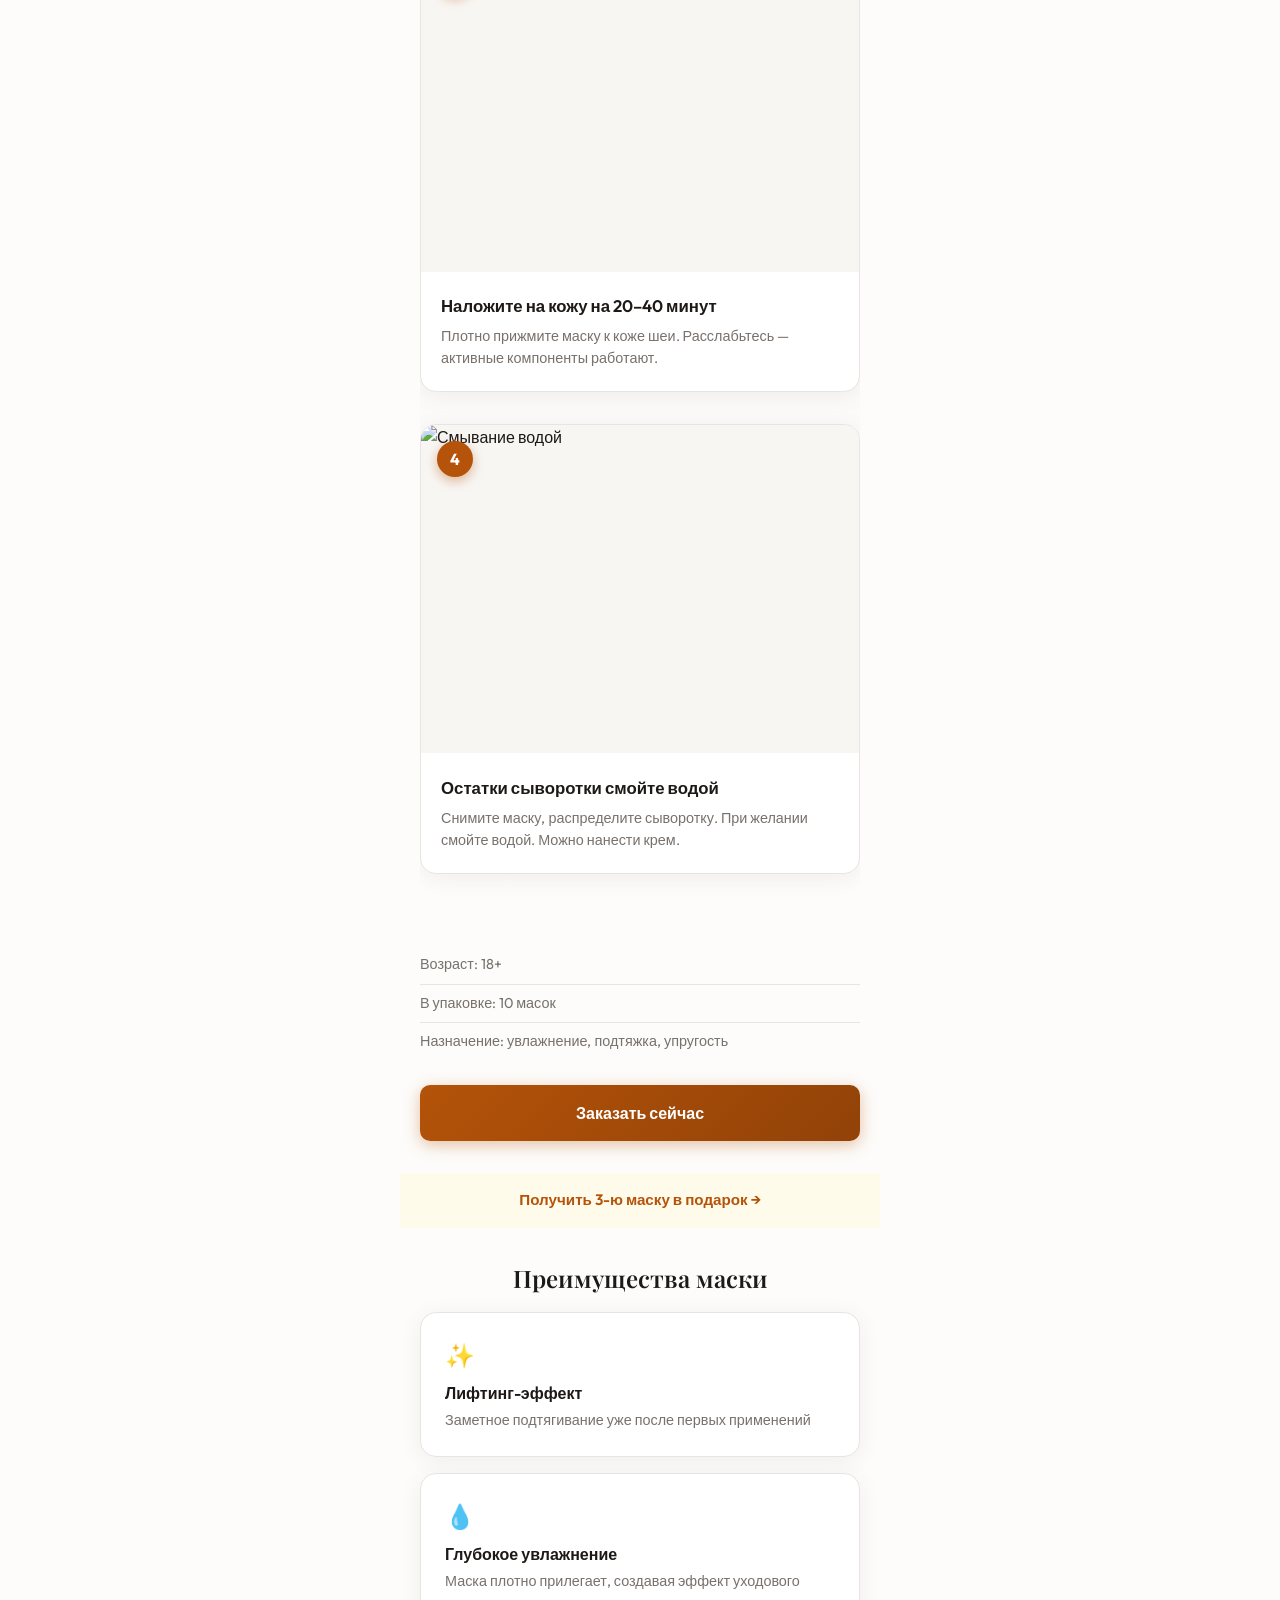
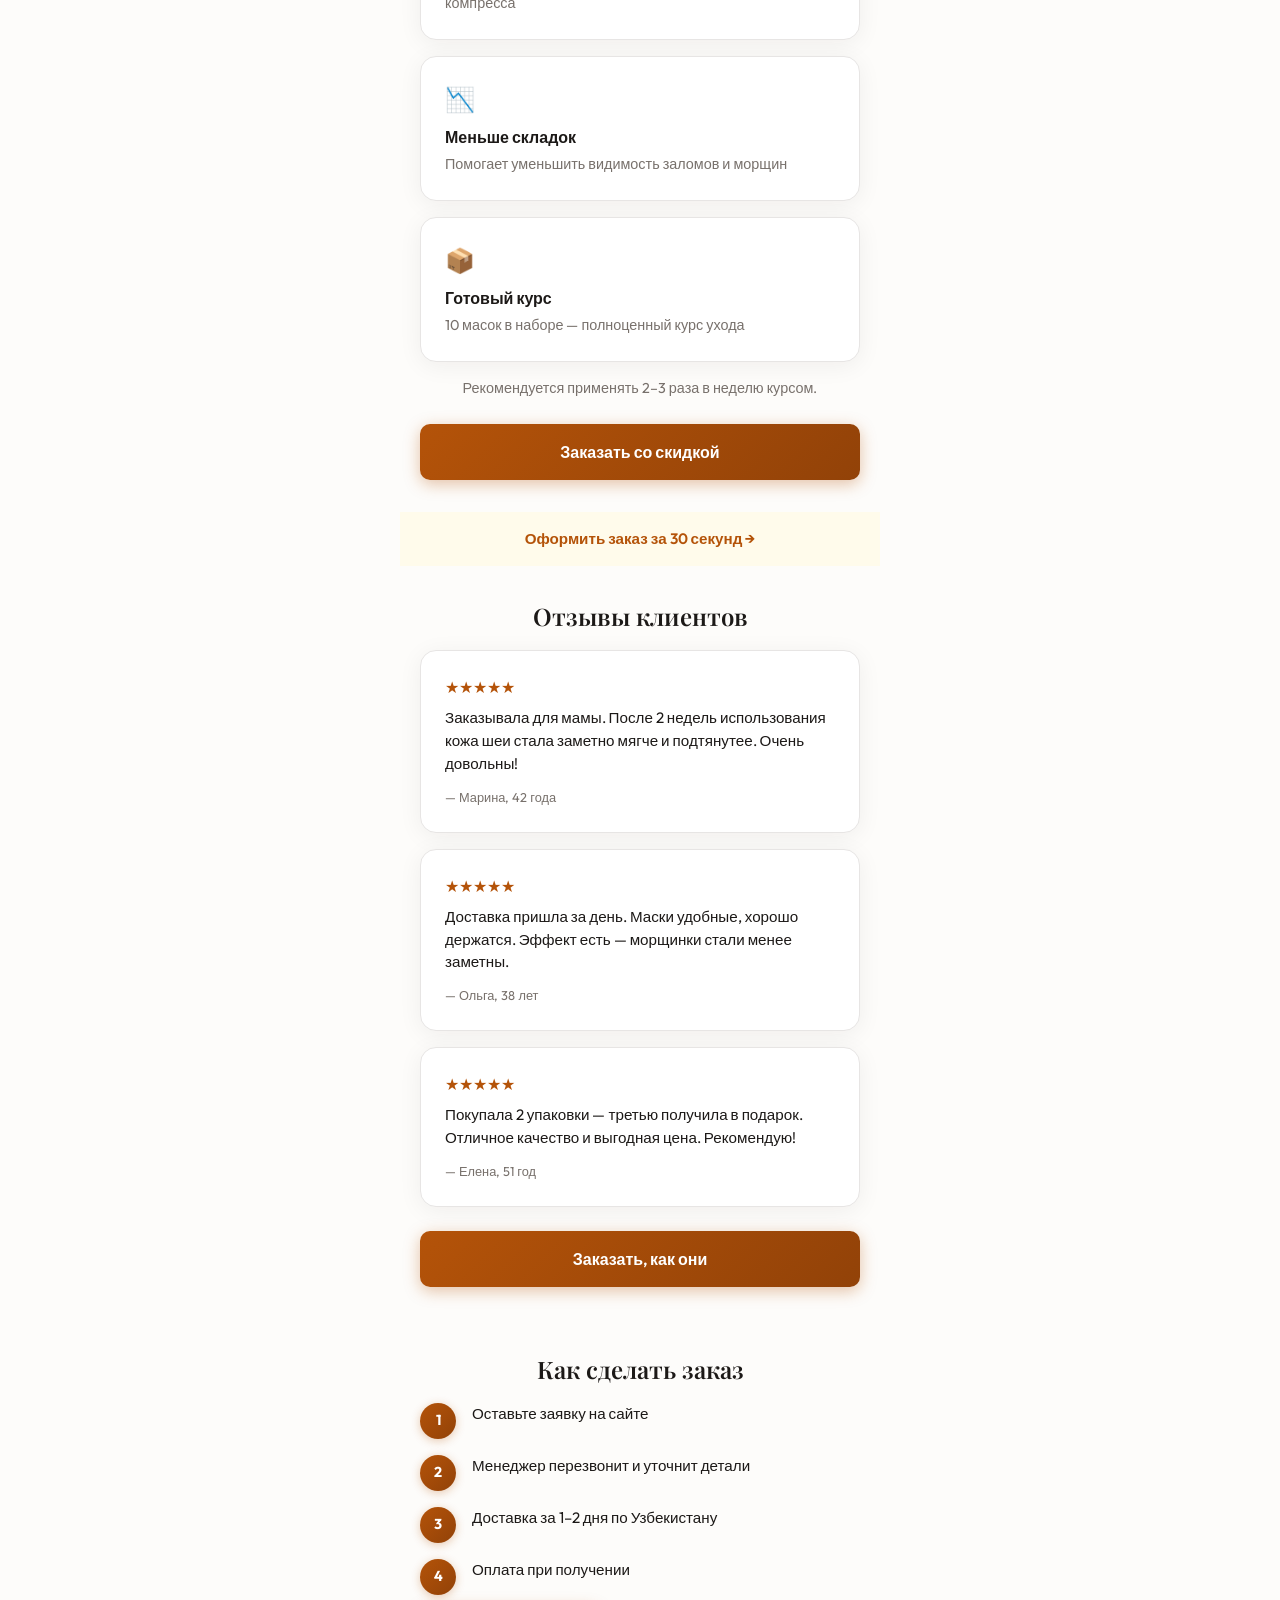
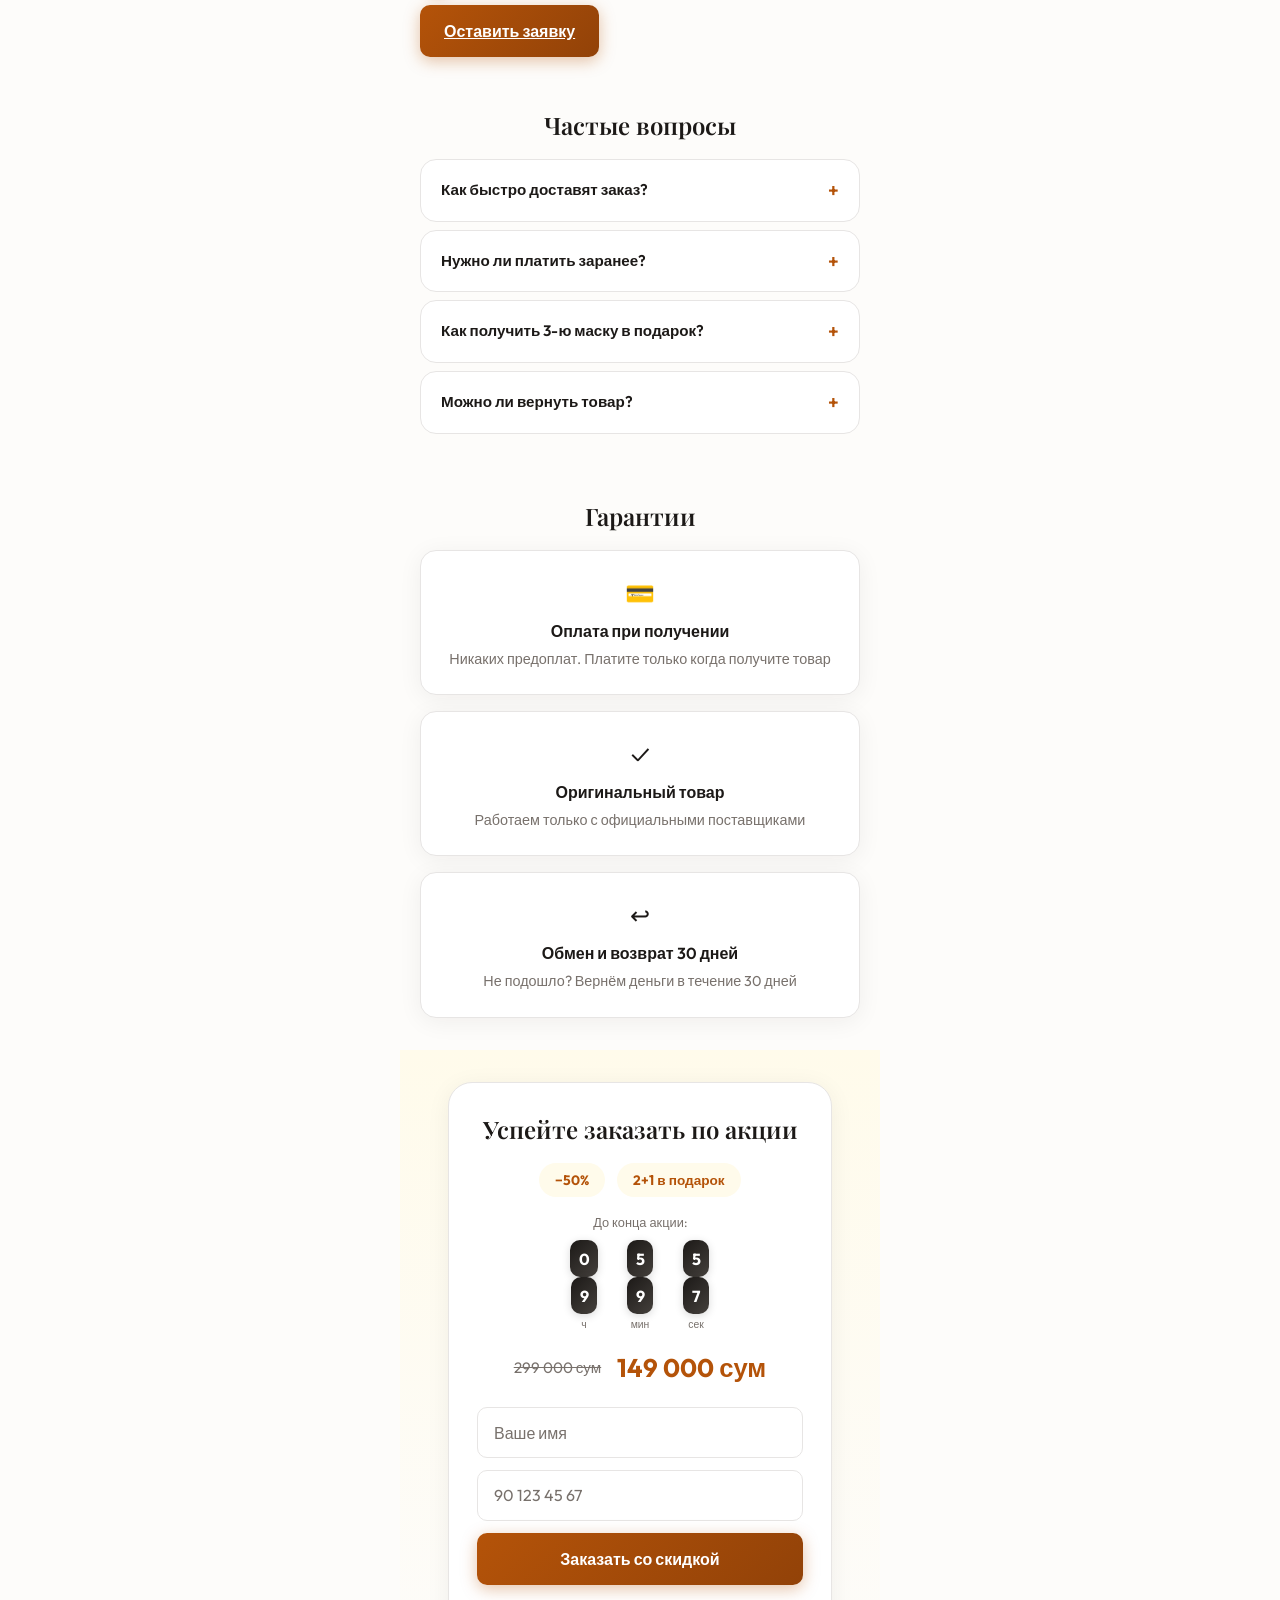
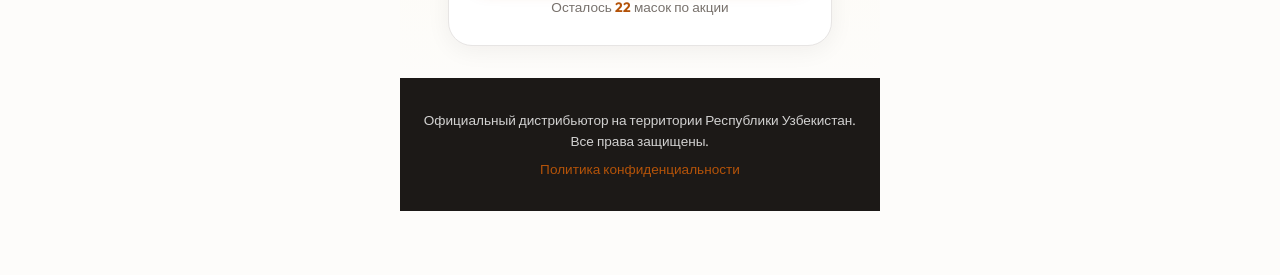
==== commit 10e68979: "Update index.html" ====
--- a/index.html
+++ b/index.html
@@ -53,7 +53,7 @@
       <p class="hero-sub">Глубокое увлажнение · Разглаживание морщин · Лифтинг</p>
       <div class="hero-visual">
         <div class="product-pack">
-          <img id="hero-img" src="img/hero-product.png" alt="Маска для шеи омолаживающая" class="product-img" loading="eager" />
+          <img id="hero-img" src="hero-product.png" alt="Маска для шеи омолаживающая" class="product-img" loading="eager" />
           <span class="pack-info">10 масок в упаковке</span>
         </div>
       </div>
